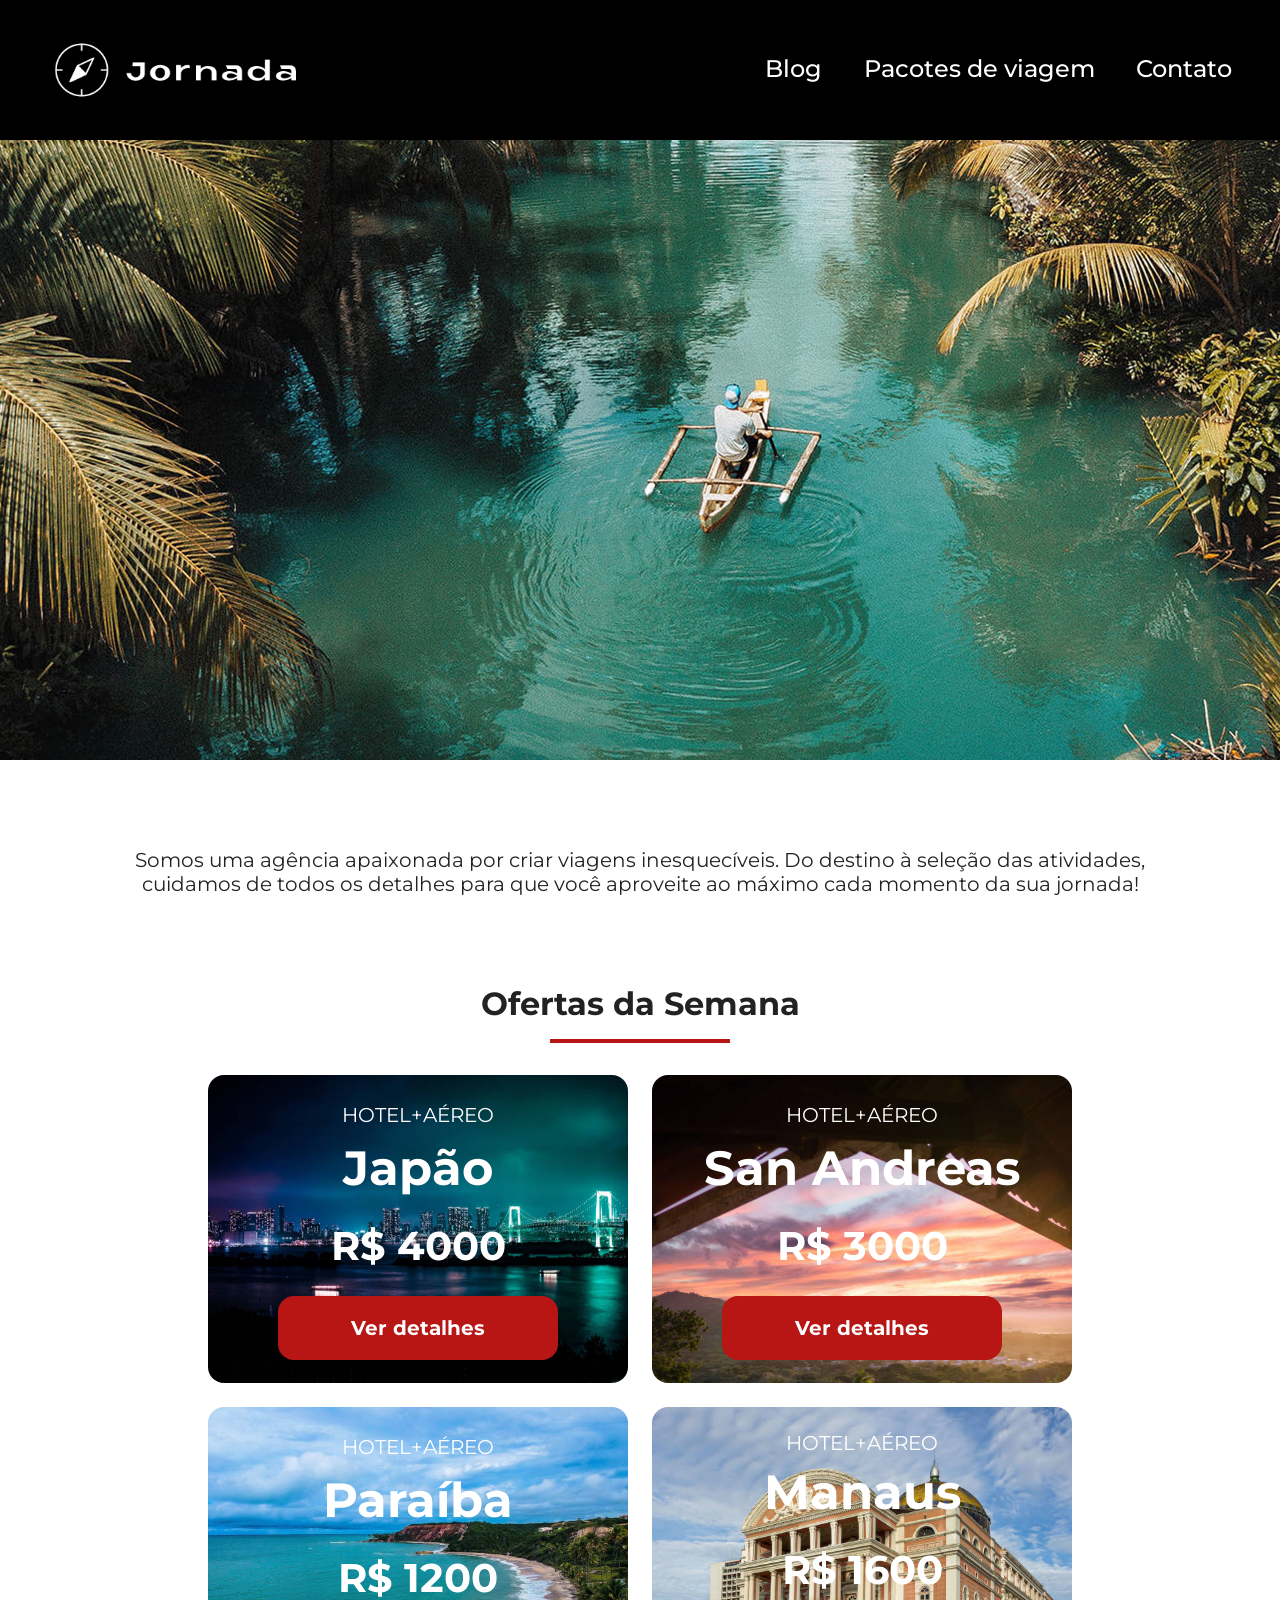
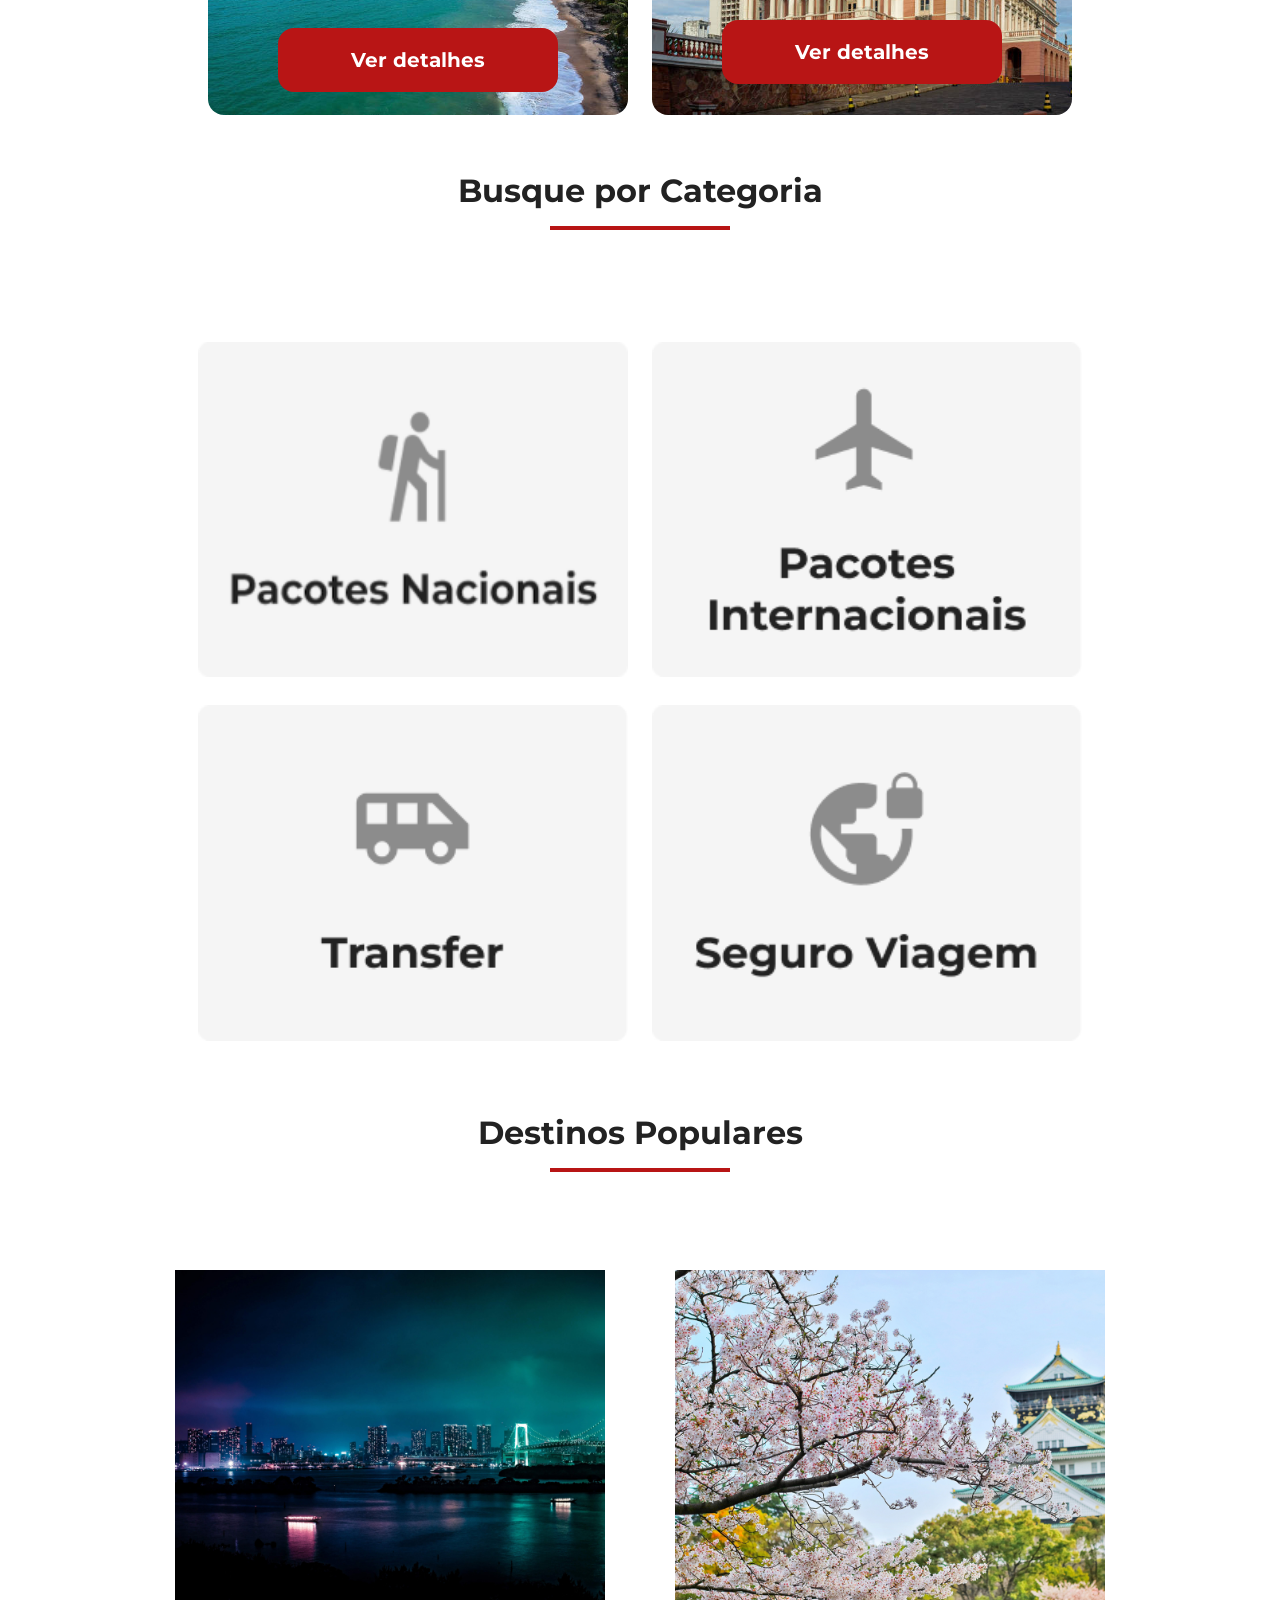
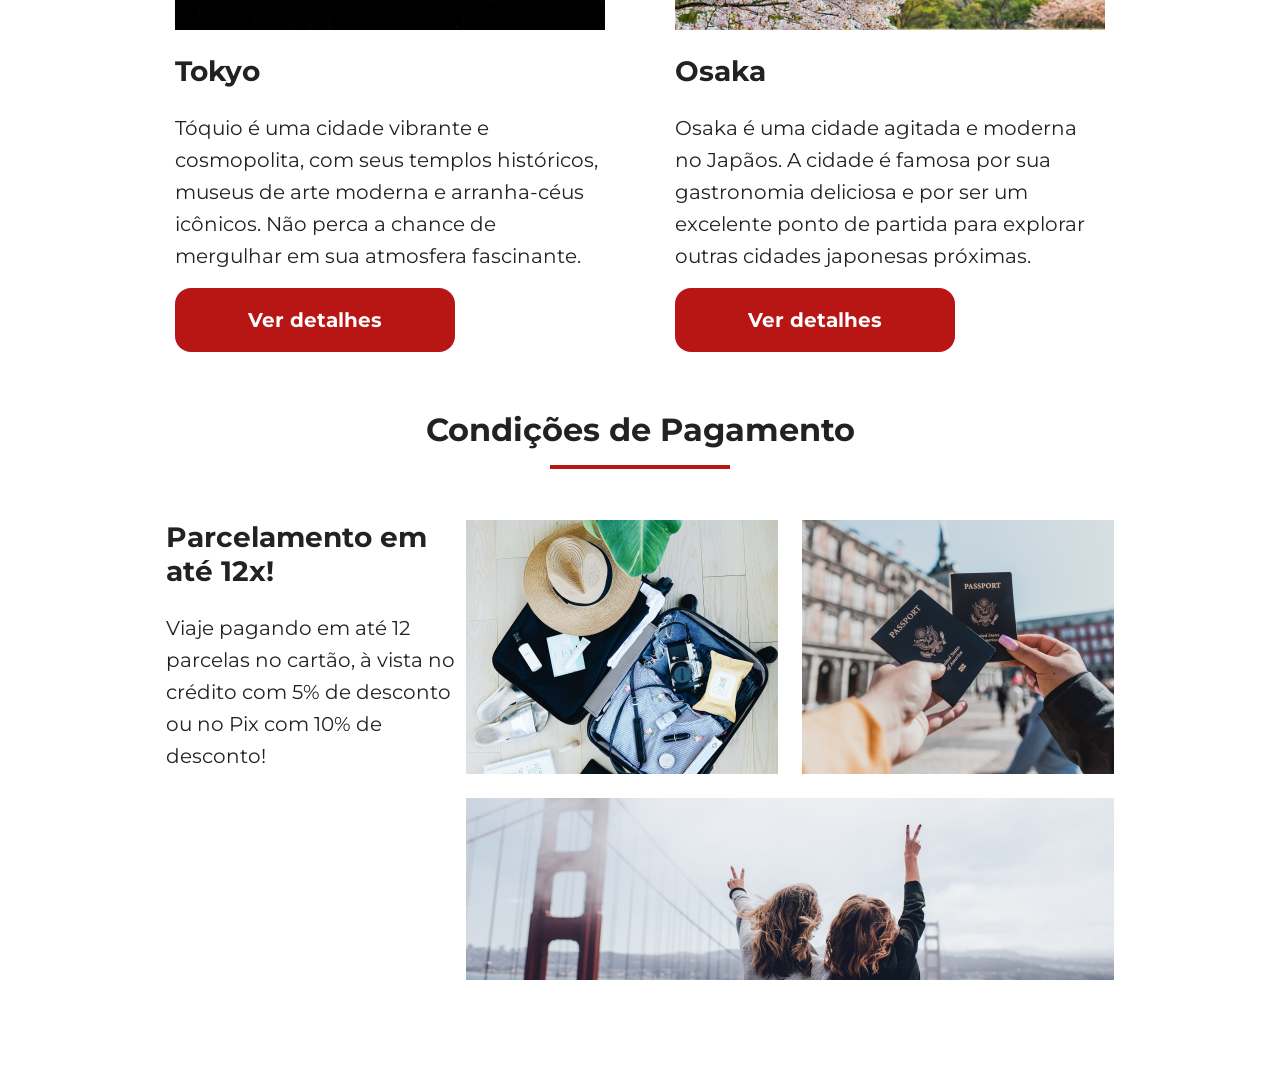
==== index.html @ a77cce22 "Finalizacao payments desktop" ====
<!doctype html>
<html lang="pt-br">
  <head>
    <meta charset="UTF-8" />
    <meta name="viewport" content="width=device-width, initial-scale=1.0" />

    <link rel="stylesheet" href="./css/style.css" />
    <link rel="icon" href="favicon.png" />
    <title>Jornada Viagens</title>
  </head>
  <body>
    <header class="main-header">
      <a href="index.html" class="logo" title="voltar para a pagina inicial">
        <img
          class="img-mobile"
          src="./img/bussola-jornada-branca.png"
          alt="Bussola do logo Jornada Viagens na cor branca"
        />
        <img
          class="img-desktop"
          src="./img/bussola-texto-jornada-branca.svg"
          alt="Bussola do logo Jornada Viagens na cor branca"
        />
      </a>
      <div class="navigation-menu">
        <input type="checkbox" id="menu-toggle" />
        <label for="menu-toggle" class="menu-icon">
          <img src="img/menu.png" alt="menu" />
        </label>
        <nav class="menu">
          <ul class="list-links">
            <li><a href="blog.html" title="Acessar blog">Blog</a></li>
            <li>
              <a href="pacotes.html" title="Acessar pacotes de viagem"
                >Pacotes de viagem</a
              >
            </li>
            <li>
              <a href="contato.hmtl" title="Acessar o contato">Contato</a>
            </li>
          </ul>
        </nav>
      </div>
    </header>
    <section class="hero">
      <div class="hero-img"></div>
      <h2 class="content-title">
        Somos uma agência apaixonada por criar viagens inesquecíveis. Do destino
        à seleção das atividades, cuidamos de todos os detalhes para que você
        aproveite ao máximo cada momento da sua jornada!
      </h2>
    </section>
    <section class="offers">
      <div class="section-title">
        <h2>Ofertas da Semana</h2>
        <hr />
      </div>
    </section>
    <div class="offers-cards">
      <article class="card japao">
        <header>
          <p class="content-text">HOTEL+AÉREO</p>
          <h3 class="content-title">
            Japão <br />
            <span> R$ 4000</span>
          </h3>
        </header>
        <footer>
          <a href="#" class="button">Ver detalhes</a>
        </footer>
      </article>
      <article class="card san-andreas">
        <header>
          <p class="content-text">HOTEL+AÉREO</p>
          <h3 class="content-title">
            San Andreas<br />
            <span>R$ 3000</span>
          </h3>
        </header>
        <footer>
          <a href="#" class="button">Ver detalhes</a>
        </footer>
      </article>
      <article class="card paraiba">
        <header>
          <p class="content-text">HOTEL+AÉREO</p>
          <h3 class="content-title">
            Paraíba <br />
            <span> R$ 1200</span>
          </h3>
        </header>
        <footer>
          <a href="#" class="button">Ver detalhes</a>
        </footer>
      </article>
      <article class="card manaus">
        <header>
          <p>HOTEL+AÉREO</p>
          <h3 class="content-title">
            Manaus <br />
            <span> R$ 1600</span>
          </h3>
        </header>
        <footer>
          <a href="#" class="button">Ver detalhes</a>
        </footer>
      </article>
    </div>

    <section class="categories">
      <div class="section-title">
        <h2 class="content-title">Busque por Categoria</h2>
        <hr />
      </div>
      <div class="categories-cards">
        <div class="pacotes-nacionais">
          <a href="#" target="_blank"
            ><img
              src="/img/categoria-pacotes-nacioais.png"
              alt="Busque pela categoria de pacotes-nacionais"
          /></a>
        </div>
        <div>
          <a href="#" target="_blank"
            ><img
              src="/img/categoria-pacotes-internacionais.png"
              alt="Busque pela categoria de pacotes-internacionais"
          /></a>
        </div>
        <div>
          <a href="#" target="_blank" class="single-line"
            ><img
              src="/img/categoria-pacotes-transfer.png"
              alt="Busque pela categoria de pacotes-transfer"
          /></a>
        </div>
        <div>
          <a href="#" target="_blank" class="single-line"
            ><img
              src="/img/categoria-pacotes-seguro-viagem.png"
              alt="Busque pela categoria de categoria-pacotes-seguro-viagem"
          /></a>
        </div>
      </div>
    </section>
    <section class="popular-destinations">
      <div class="section-title">
        <h2 class="content-title">Destinos Populares</h2>
        <hr />
      </div>
      <div class="destinations-items">
        <div class="destination-cards">
          <artticle class="item">
            <header>
              <div class="img-item img-tokyo"></div>
              <h4 class="content-title">Tokyo</h4>
            </header>
            <p class="content-text">
              Tóquio é uma cidade vibrante e cosmopolita, com seus templos
              históricos, museus de arte moderna e arranha-céus icônicos. Não
              perca a chance de mergulhar em sua atmosfera fascinante.
            </p>
            <footer>
              <a
                href="#"
                class="button"
                target="_blank"
                alt="Ver detalhes sobre o destino popular de Tokyo"
                >Ver detalhes</a
              >
            </footer>
          </artticle>
          <artticle class="item">
            <header>
              <div class="img-item img-osaka"></div>
              <h4 class="content-title">Osaka</h4>
            </header>
            <p class="content-text">
              Osaka é uma cidade agitada e moderna no Japãos. A cidade é famosa
              por sua gastronomia deliciosa e por ser um excelente ponto de
              partida para explorar outras cidades japonesas próximas.
            </p>
            <footer>
              <a
                href="#"
                target="_blank"
                alt="Ver detalhes sobre o destino popular de Osakas"
                class="button"
                >Ver detalhes</a
              >
            </footer>
          </artticle>
        </div>
      </div>
    </section>
    <section class="payments">
      <div class="main-container-payment">
        <div class="section-title">
          <h2 class="content-title">Condições de Pagamento</h2>
          <hr />
        </div>
        <br />
        <div class="container-payment">
          <div class="payment-text-area">
            <h3 class="content-title">Parcelamento em até 12x!</h3>
            <p class="content-text">
              Viaje pagando em até 12 parcelas no cartão, à vista no crédito com
              5% de desconto ou no Pix com 10% de desconto!
            </p>
          </div>
          <div class="image-gallery">
            <div class="image-bag"></div>
            <div class="image-passport"></div>
            <div class="image-people"></div>
          </div>
        </div>
      </div>
    </section>
    <section class="container-depoiments"></section>
    <footer></footer>
  </body>
</html>
---- css/style.css ----
@import url(global.css);
@import url(header.css);
@import url(hero.css);
@import url(offers.css);
@import url(categories.css);
@import url(destinations.css);
@import url(payments.css);
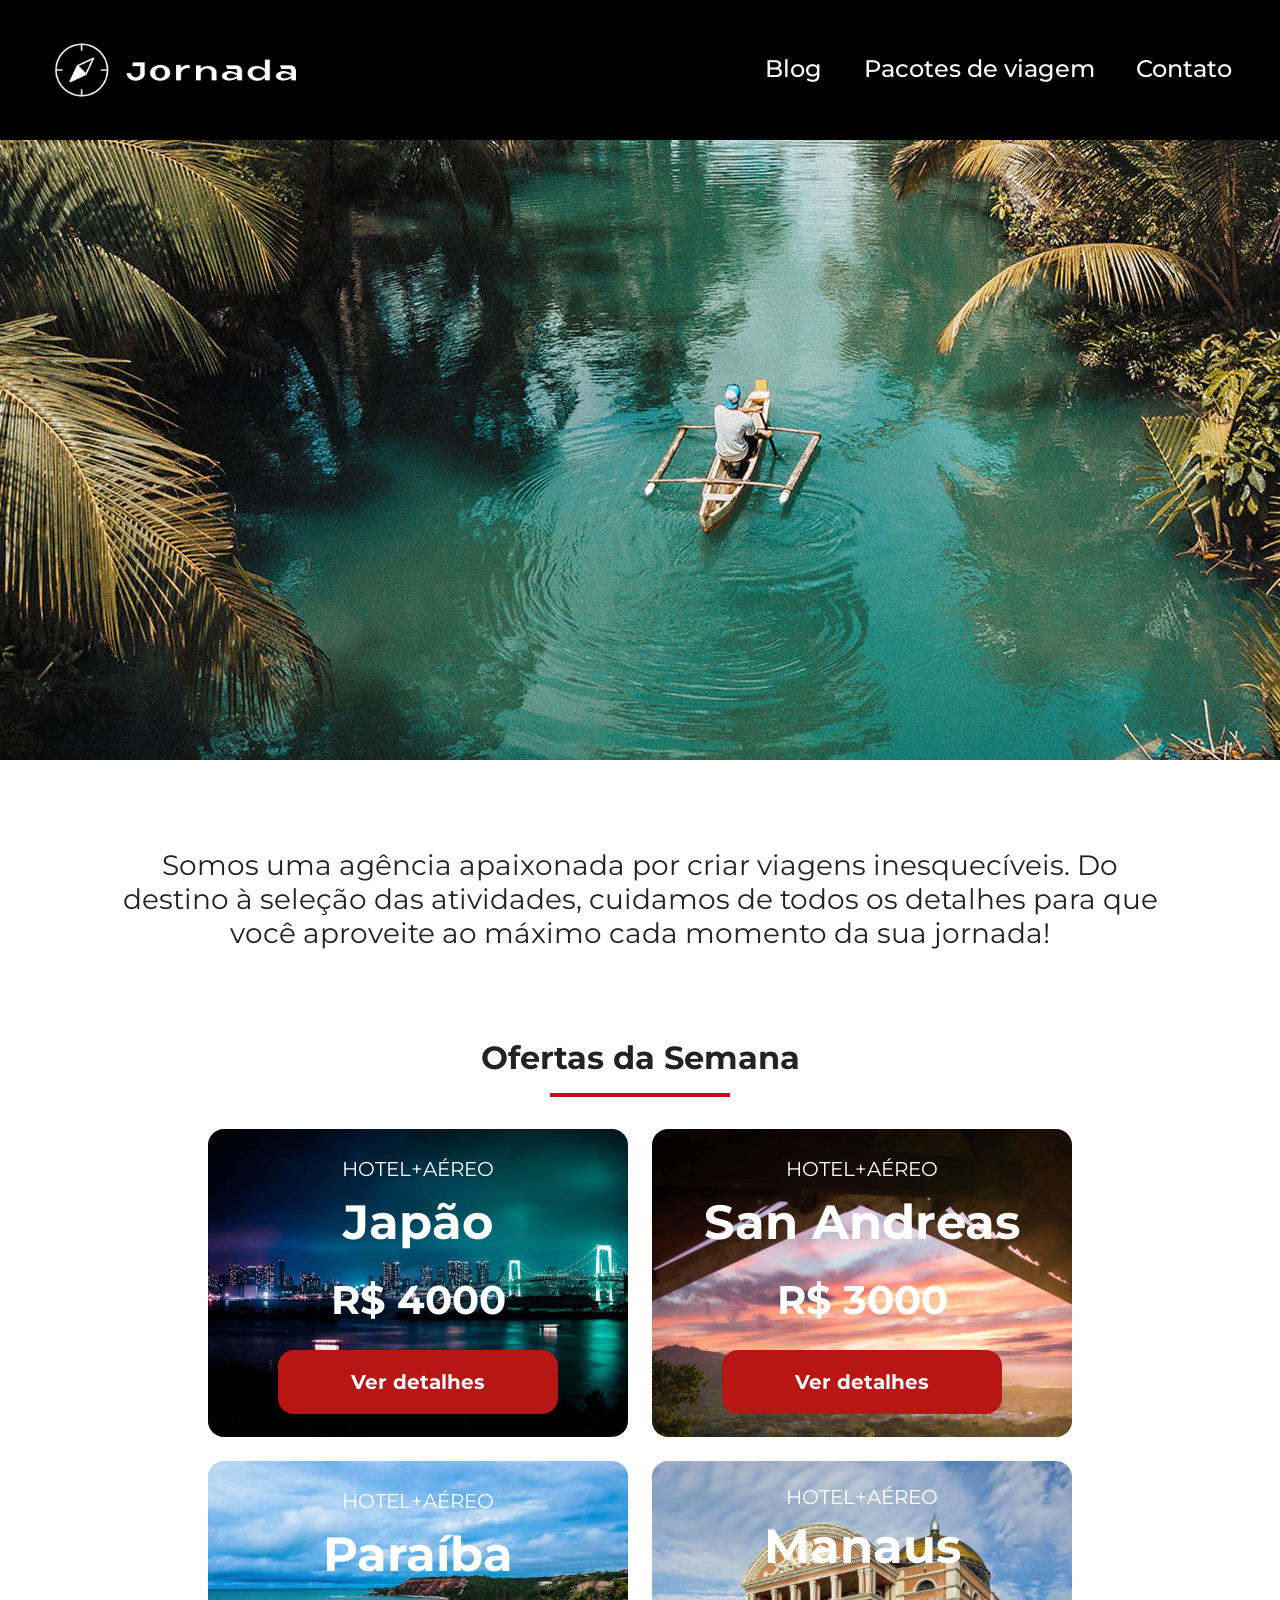
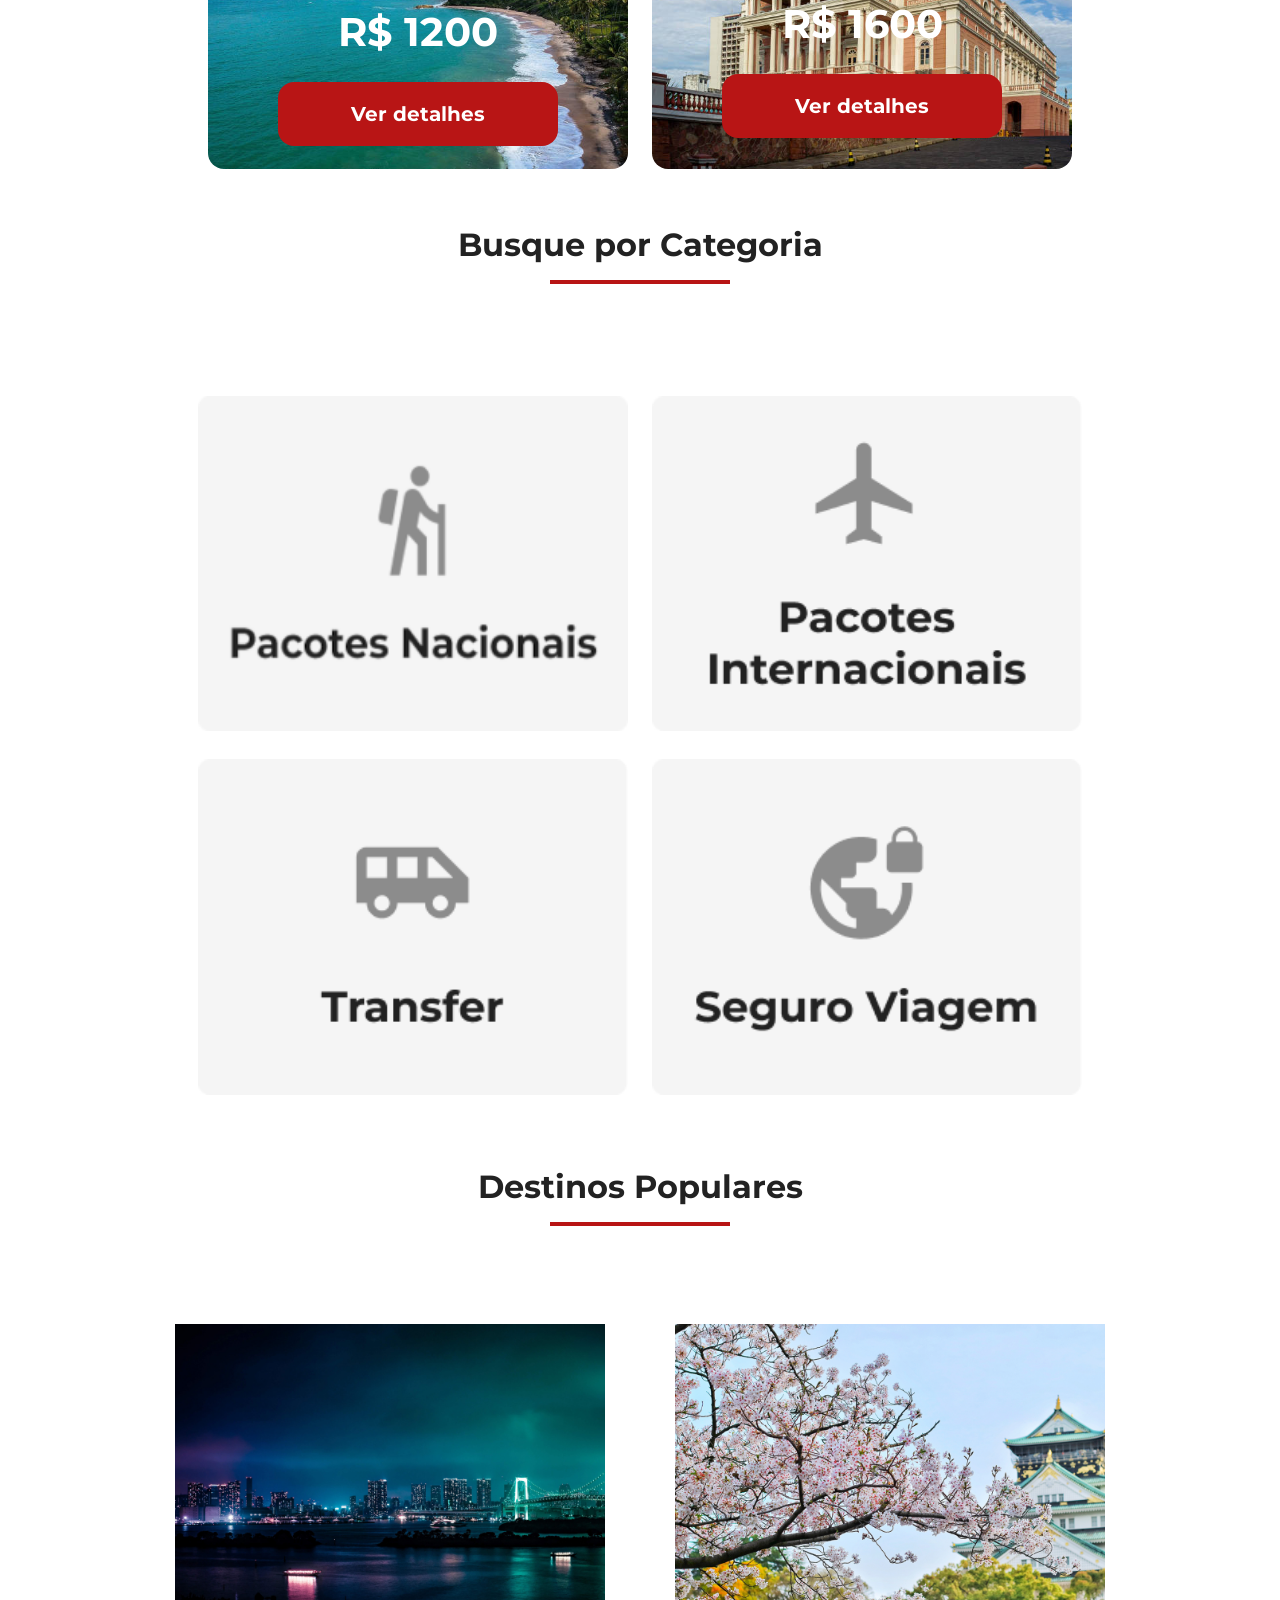
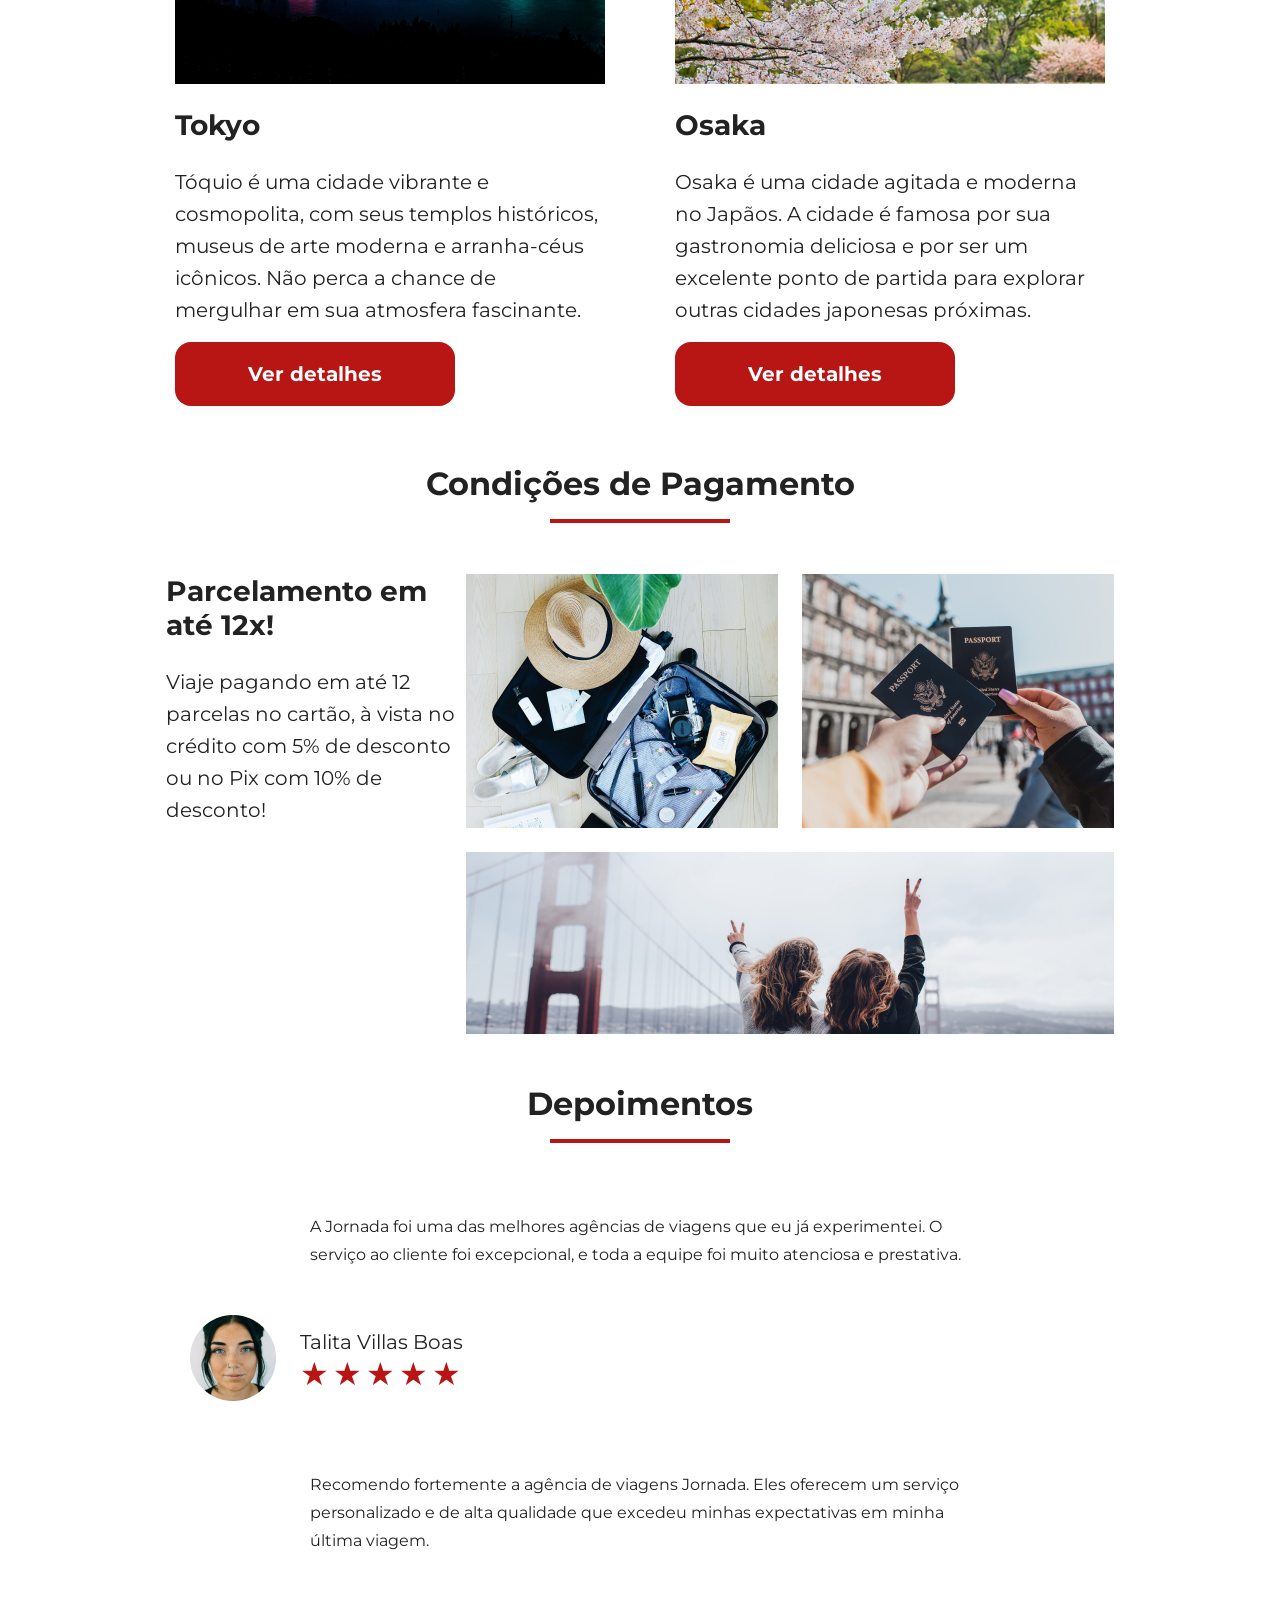
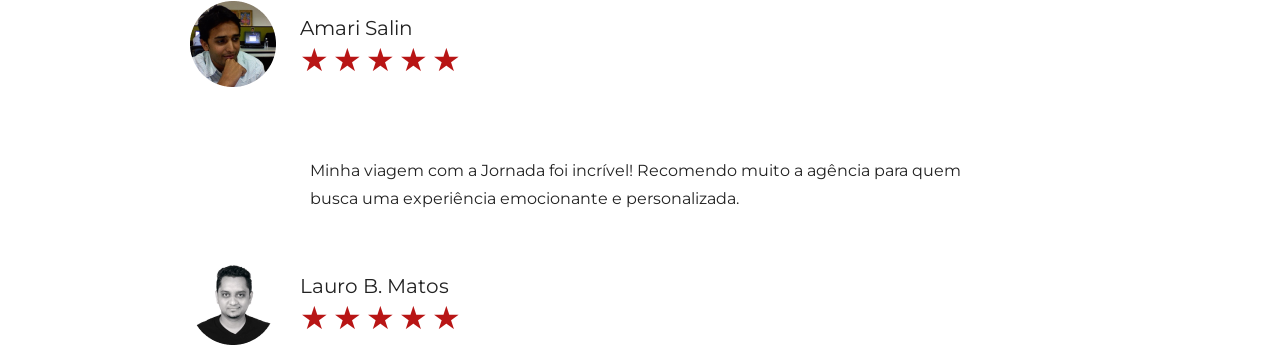
==== commit cf9bea9d: "Adiciona o estilo aos comentarios no mobile" ====
--- a/index.html
+++ b/index.html
@@ -216,7 +216,88 @@
         </div>
       </div>
     </section>
-    <section class="container-depoiments"></section>
+    <section class="testimonials">
+      <div class="testimonials-title section-title">
+        <h2>Depoimentos</h2>
+        <hr />
+      </div>
+      <div class="testimonials-container">
+        <article>
+          <header>
+            <p>
+              A Jornada foi uma das melhores agências de viagens que eu já
+              experimentei. O serviço ao cliente foi excepcional, e toda a
+              equipe foi muito atenciosa e prestativa.
+            </p>
+          </header>
+          <footer>
+            <img
+              src="/img/avatar-talita.png"
+              alt="Imagem de perfil da cliente Talita Villas Boas"
+            />
+            <div class="profile-content">
+              <h4>Talita Villas Boas</h4>
+              <div class="rating">
+                <span class="star">★</span>
+                <span class="star">★</span>
+                <span class="star">★</span>
+                <span class="star">★</span>
+                <span class="star">★</span>
+              </div>
+            </div>
+          </footer>
+        </article>
+        <article>
+          <header>
+            <p>
+              Recomendo fortemente a agência de viagens Jornada. Eles oferecem
+              um serviço personalizado e de alta qualidade que excedeu minhas
+              expectativas em minha última viagem.
+            </p>
+          </header>
+          <footer>
+            <img
+              src="/img/avatar-amari.png"
+              alt="Imagem de perfil da cliente Amari Salin"
+            />
+            <div class="profile-content">
+              <h4>Amari Salin</h4>
+              <div class="rating">
+                <span class="star">★</span>
+                <span class="star">★</span>
+                <span class="star">★</span>
+                <span class="star">★</span>
+                <span class="star">★</span>
+              </div>
+            </div>
+          </footer>
+        </article>
+        <article>
+          <header>
+            <p>
+              Minha viagem com a Jornada foi incrível! Recomendo muito a agência
+              para quem busca uma experiência emocionante e personalizada.
+            </p>
+          </header>
+          <footer>
+            <img
+              src="/img/avatar-lauro.png"
+              alt="Imagem de perfil da cliente Lauro B. Matos"
+            />
+            <div class="profile-content">
+              <h4>Lauro B. Matos</h4>
+              <div class="rating">
+                <span class="star">★</span>
+                <span class="star">★</span>
+                <span class="star">★</span>
+                <span class="star">★</span>
+                <span class="star">★</span>
+              </div>
+            </div>
+          </footer>
+        </article>
+      </div>
+    </section>
     <footer></footer>
   </body>
 </html>
--- a/css/style.css
+++ b/css/style.css
@@ -5,3 +5,5 @@
 @import url(categories.css);
 @import url(destinations.css);
 @import url(payments.css);
+@import url(blog.css);
+@import url(testimonials.css);
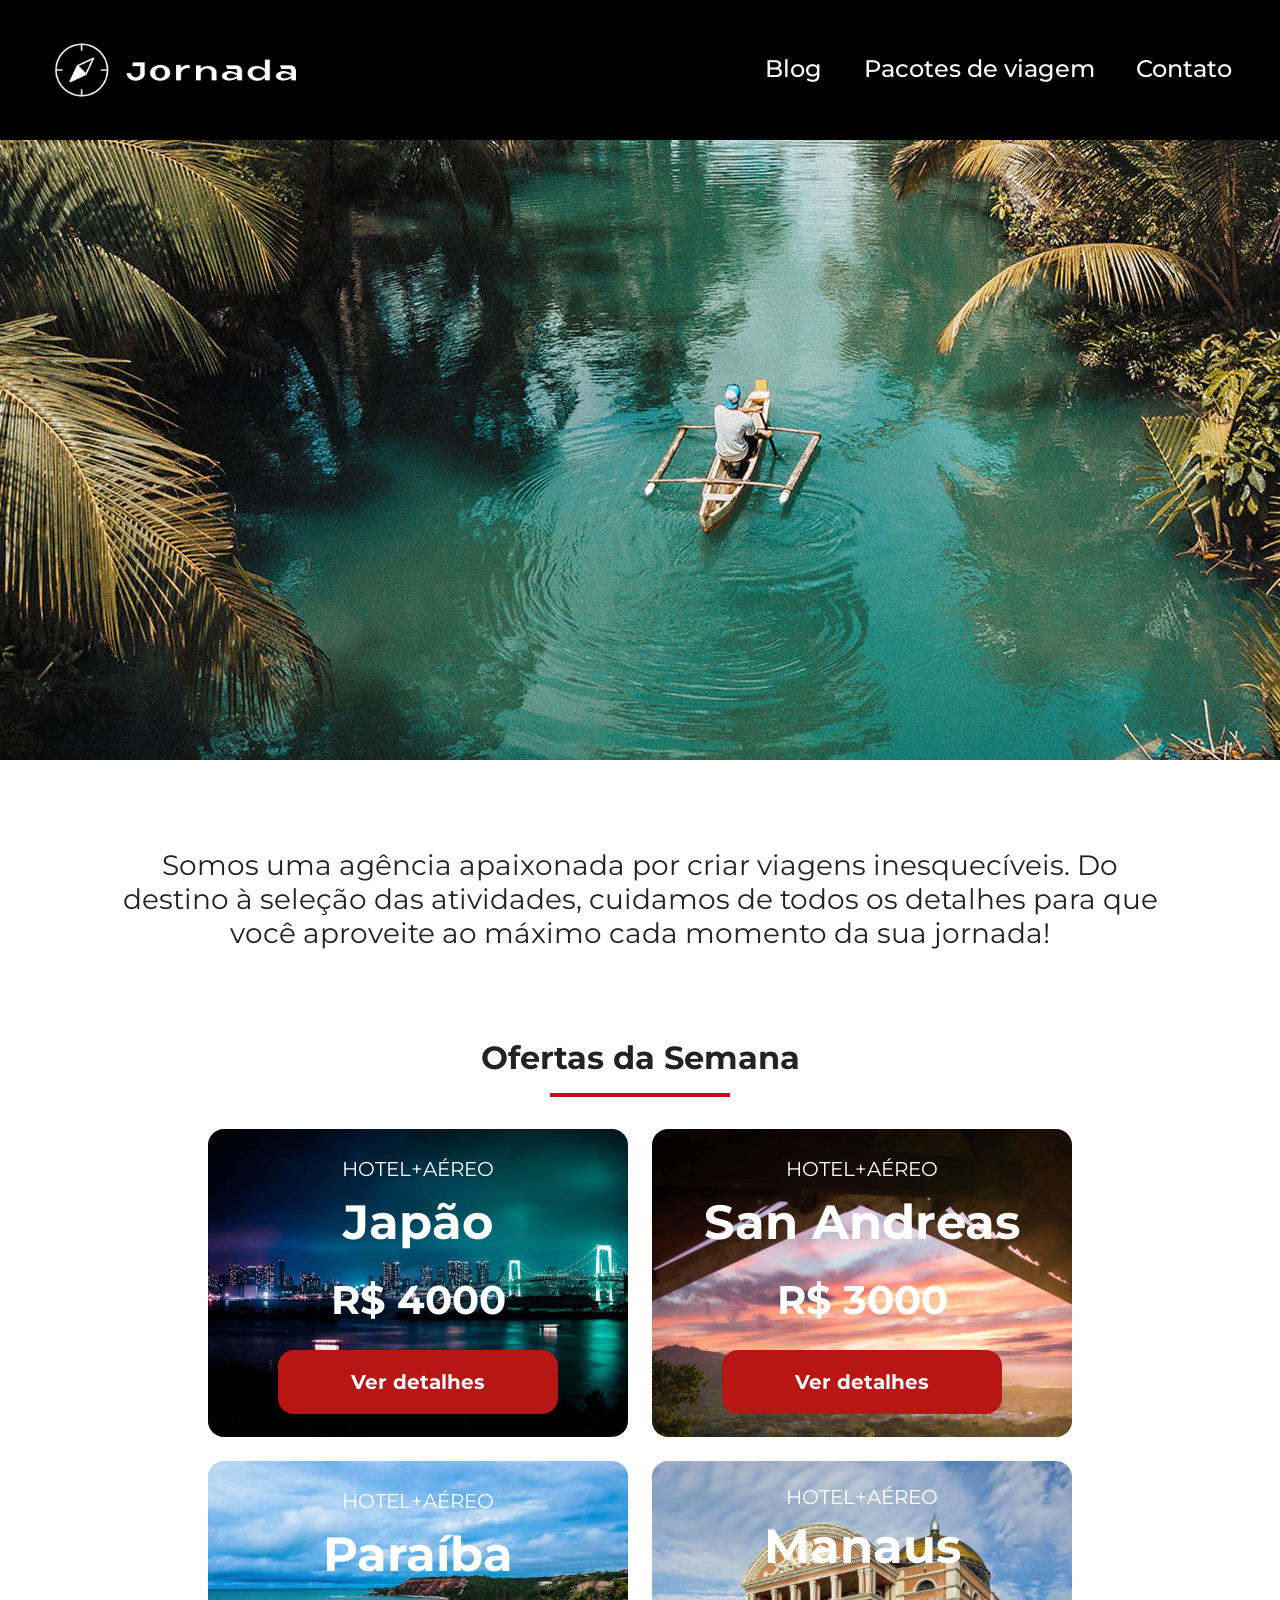
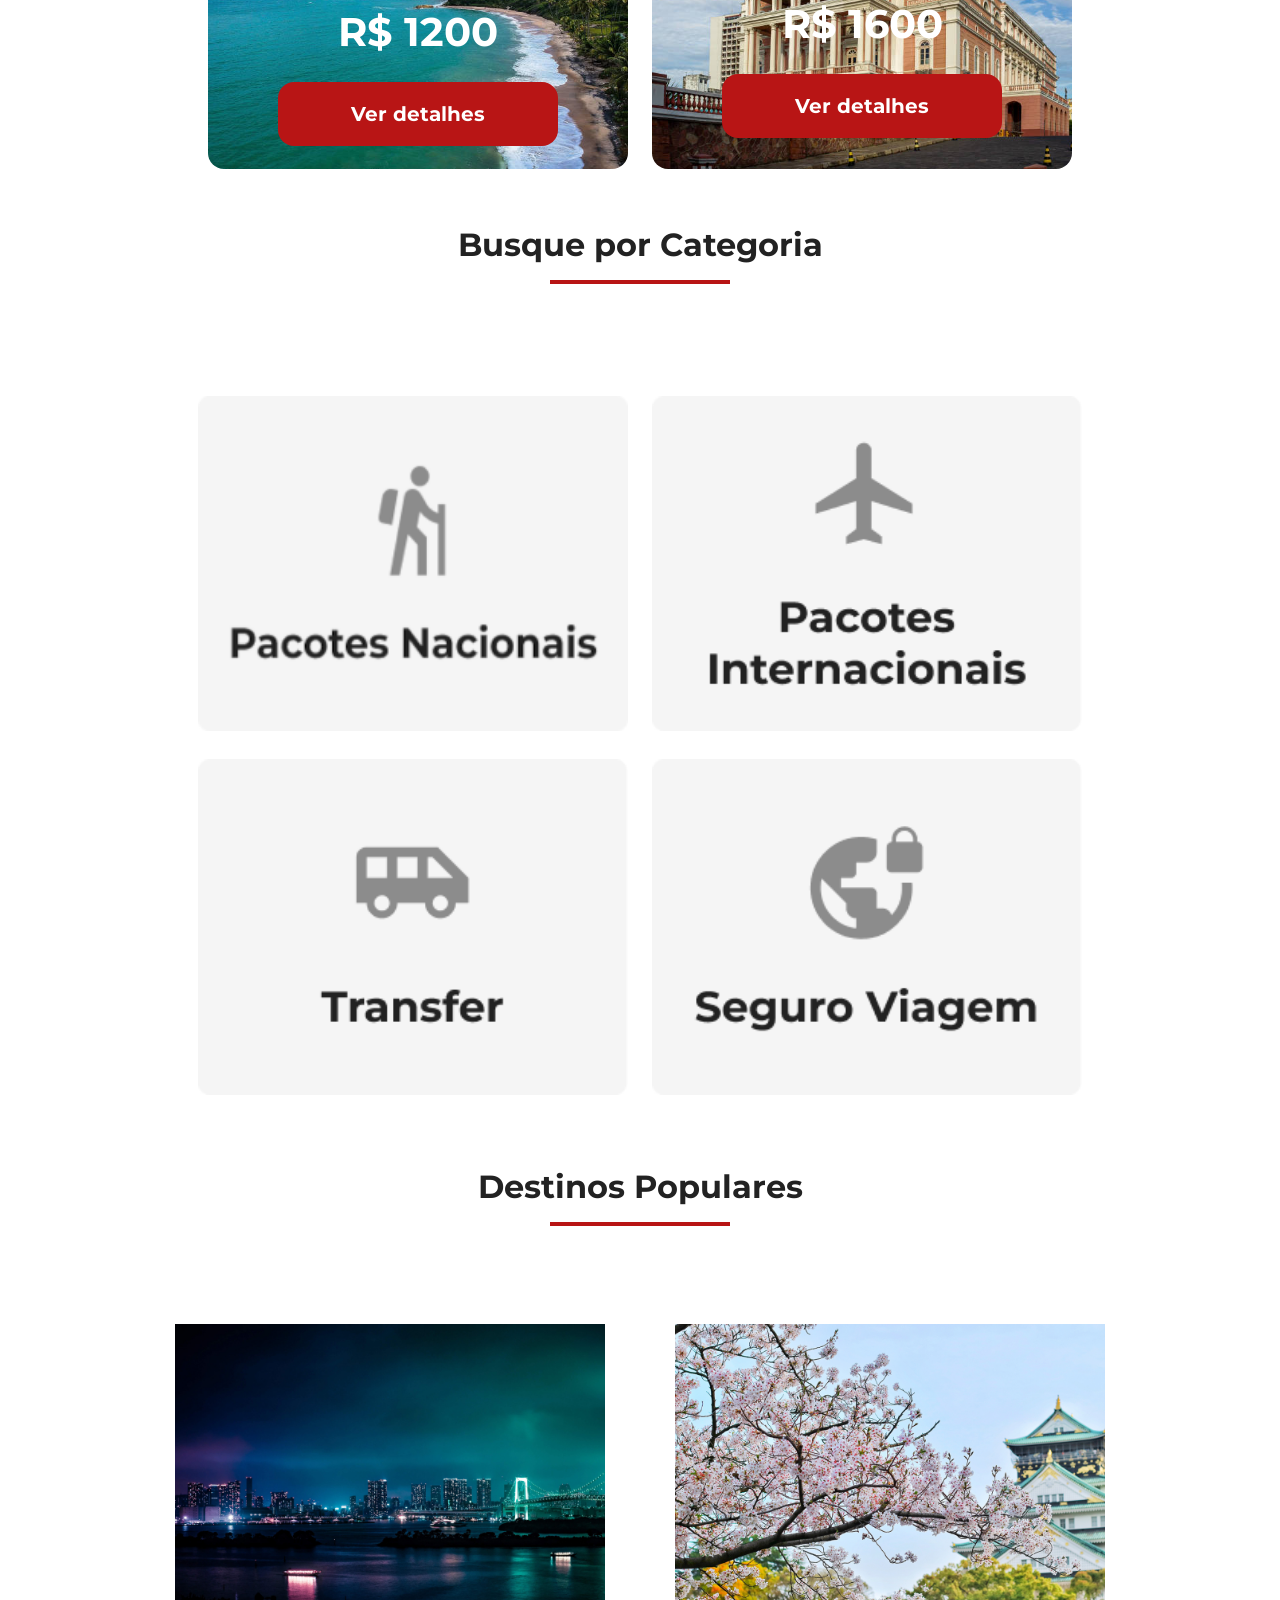
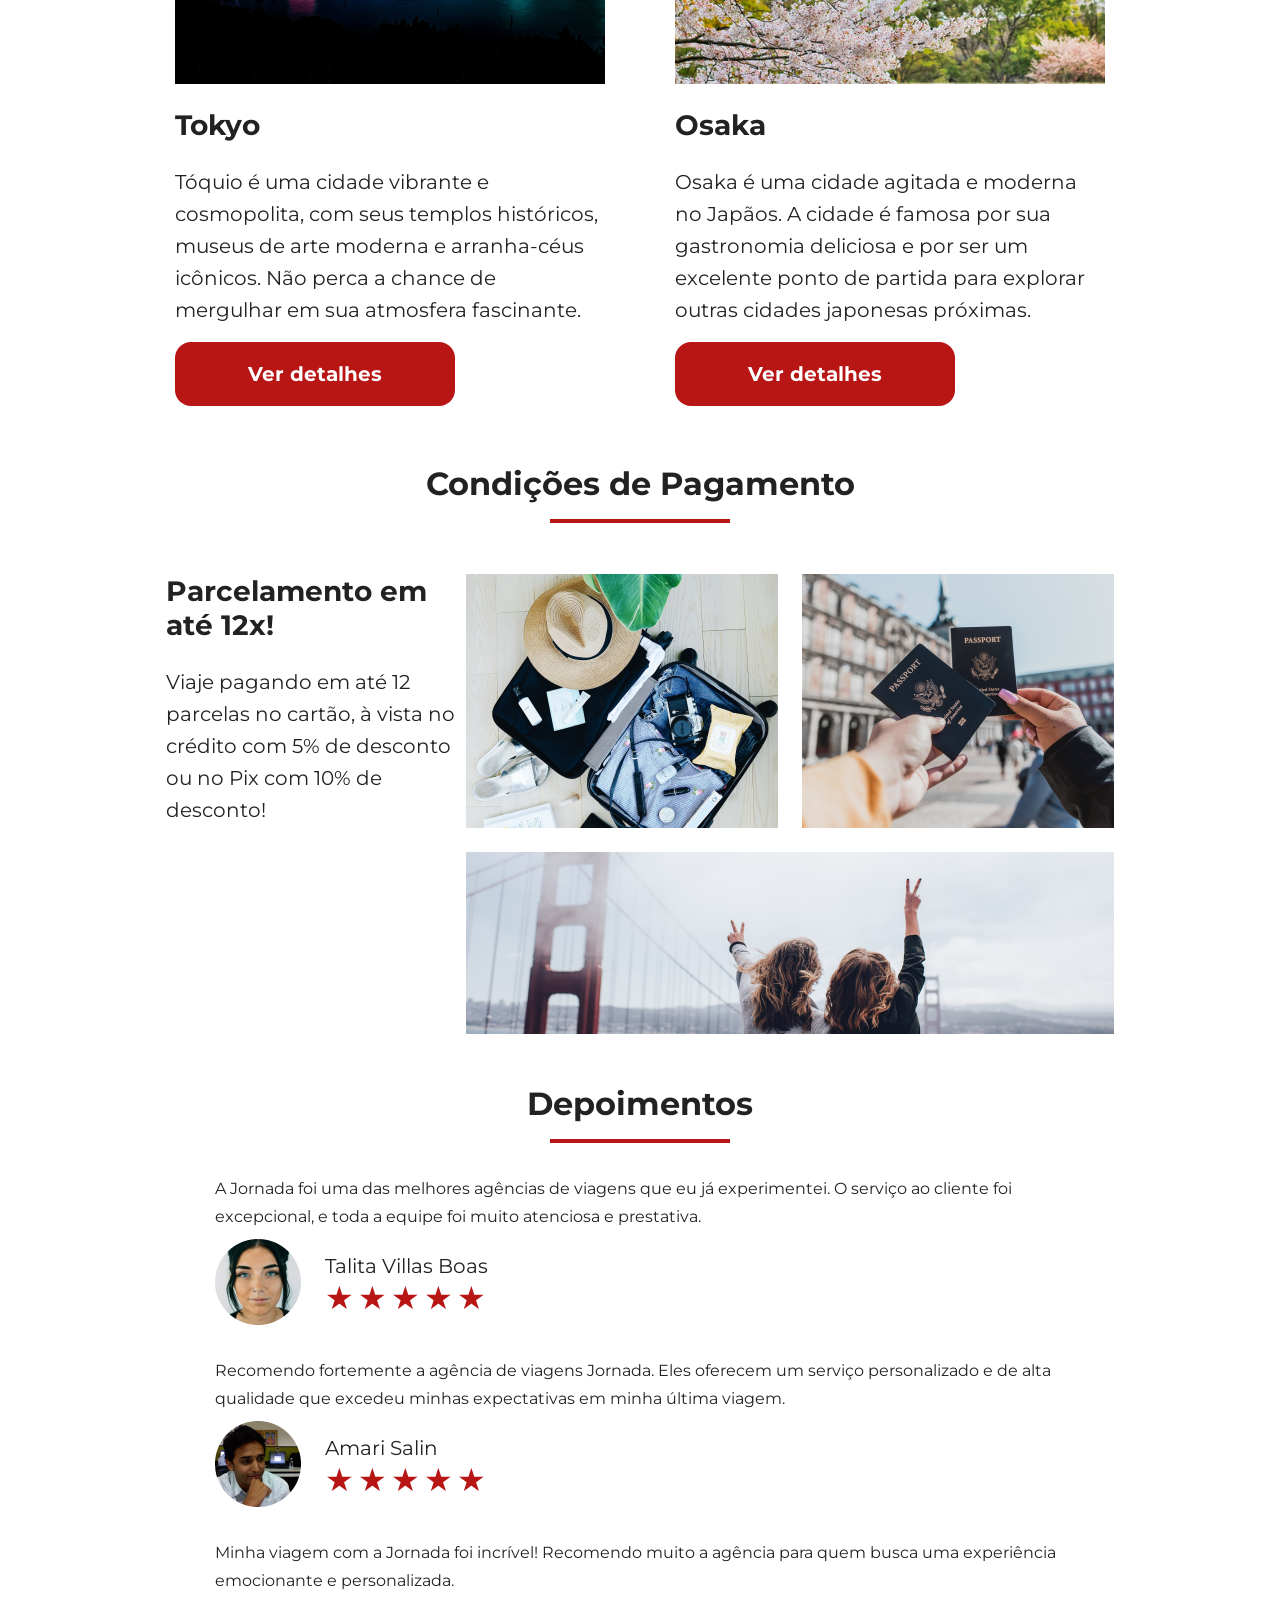
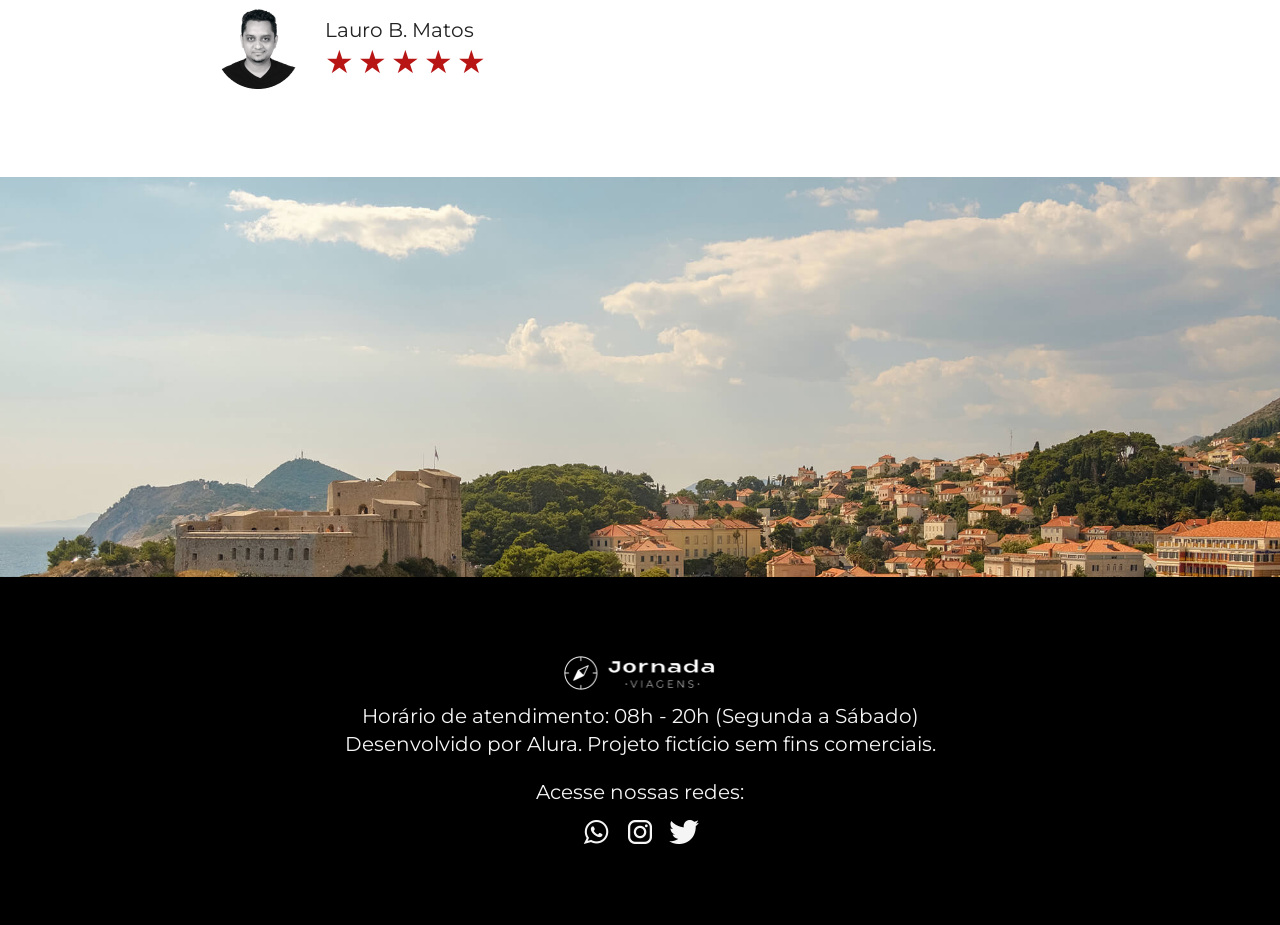
==== commit c41cb069: "Adiciona um footer a pagina" ====
--- a/index.html
+++ b/index.html
@@ -298,6 +298,42 @@
         </article>
       </div>
     </section>
-    <footer></footer>
+    <div class="hero-footer"></div>
+    <footer>
+      <div class="container-footer">
+        <div>
+          <img
+            class="logo-footer"
+            src="/img/logo-jornada-footer.png"
+            alt="Logo Jornada Viagens do footer"
+          />
+          <p>Horário de atendimento: 08h - 20h (Segunda a Sábado)</p>
+          <p>Desenvolvido por Alura. Projeto fictício sem fins comerciais.</p>
+        </div>
+        <div class="footer-redes-container">
+          <div class="footer-paragraph"><p>Acesse nossas redes:</p></div>
+          <div class="footer-redes">
+            <a href=""
+              ><img
+                class="footer-redes-icon"
+                src="/img/icon-whatsapp.png"
+                alt="icone do whatsapp"
+              />
+            </a>
+            <a href=""
+              ><img
+                class="footer-redes-icon"
+                src="/img/icon-instragam.png"
+                alt="icone do instagram" /></a
+            ><a href=""
+              ><img
+                class="footer-redes-icon"
+                src="img/icon-twitter.png"
+                alt="icone do twitter"
+            /></a>
+          </div>
+        </div>
+      </div>
+    </footer>
   </body>
 </html>
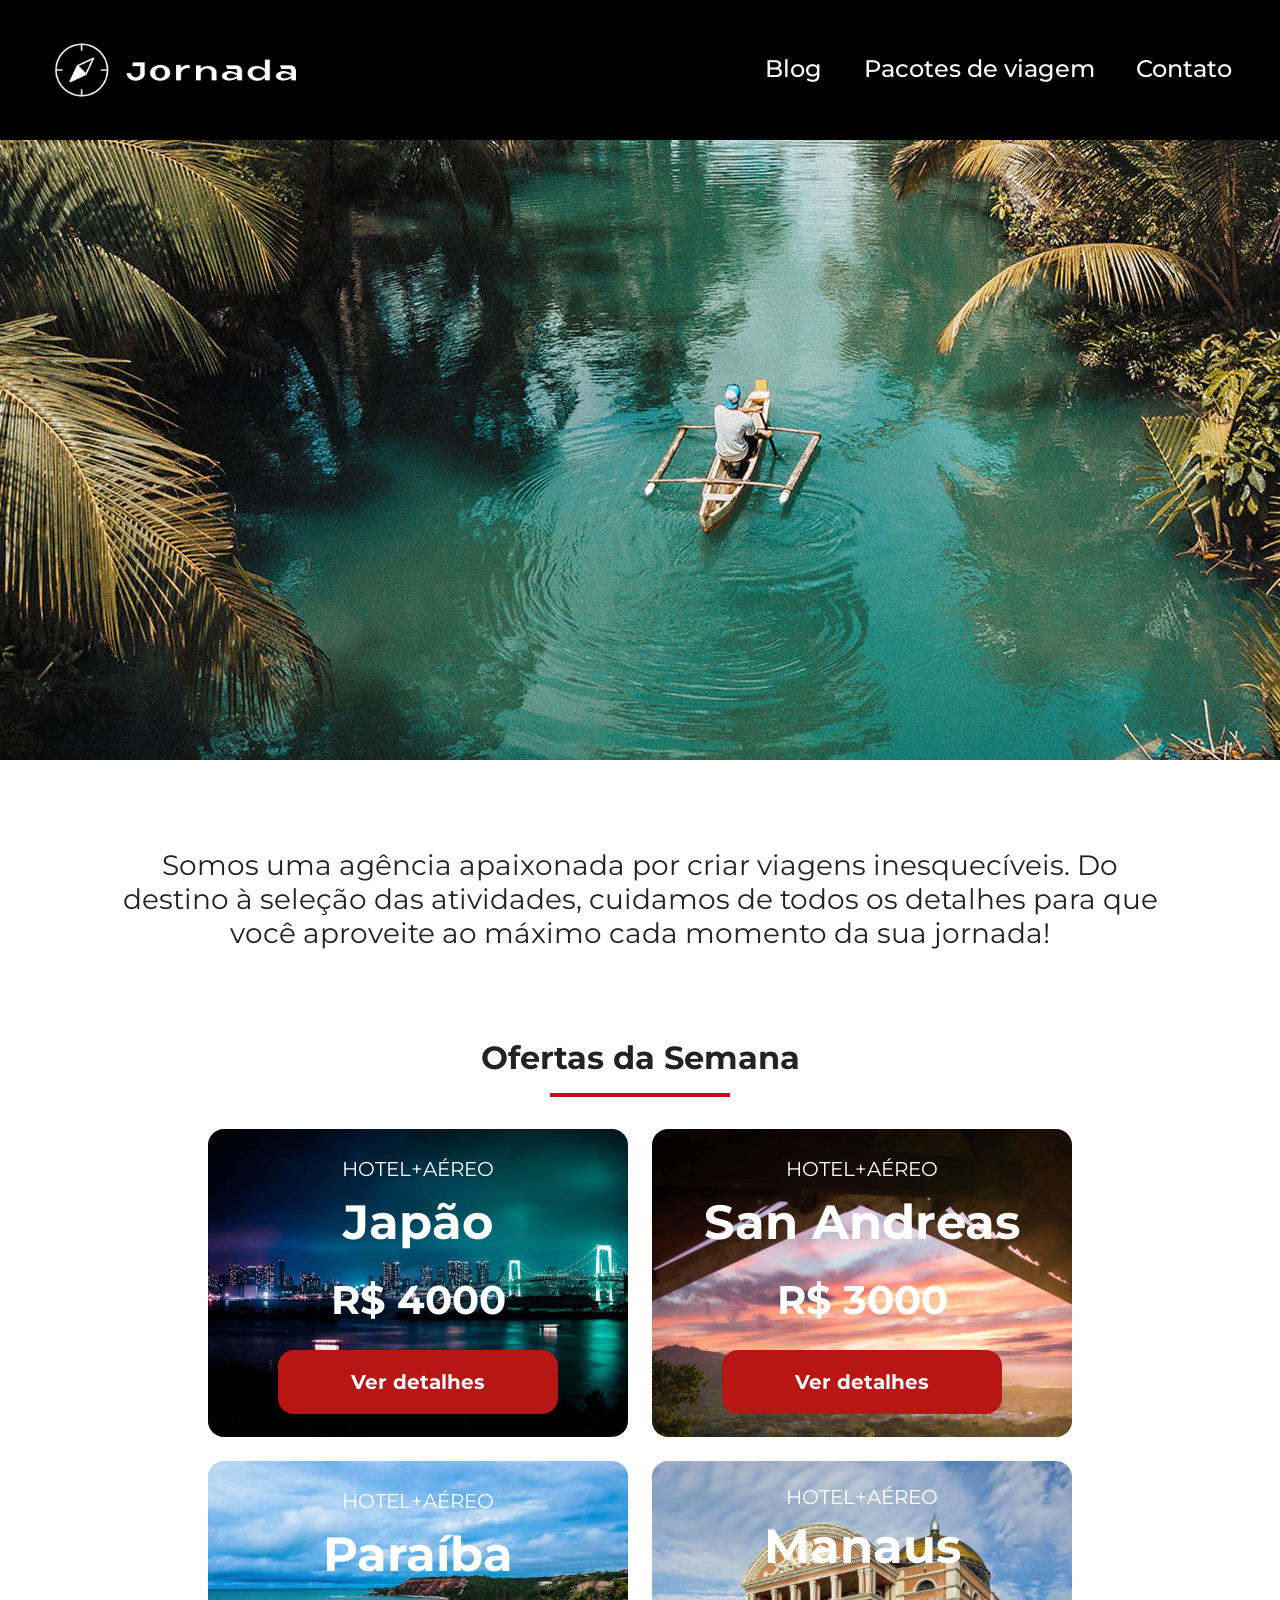
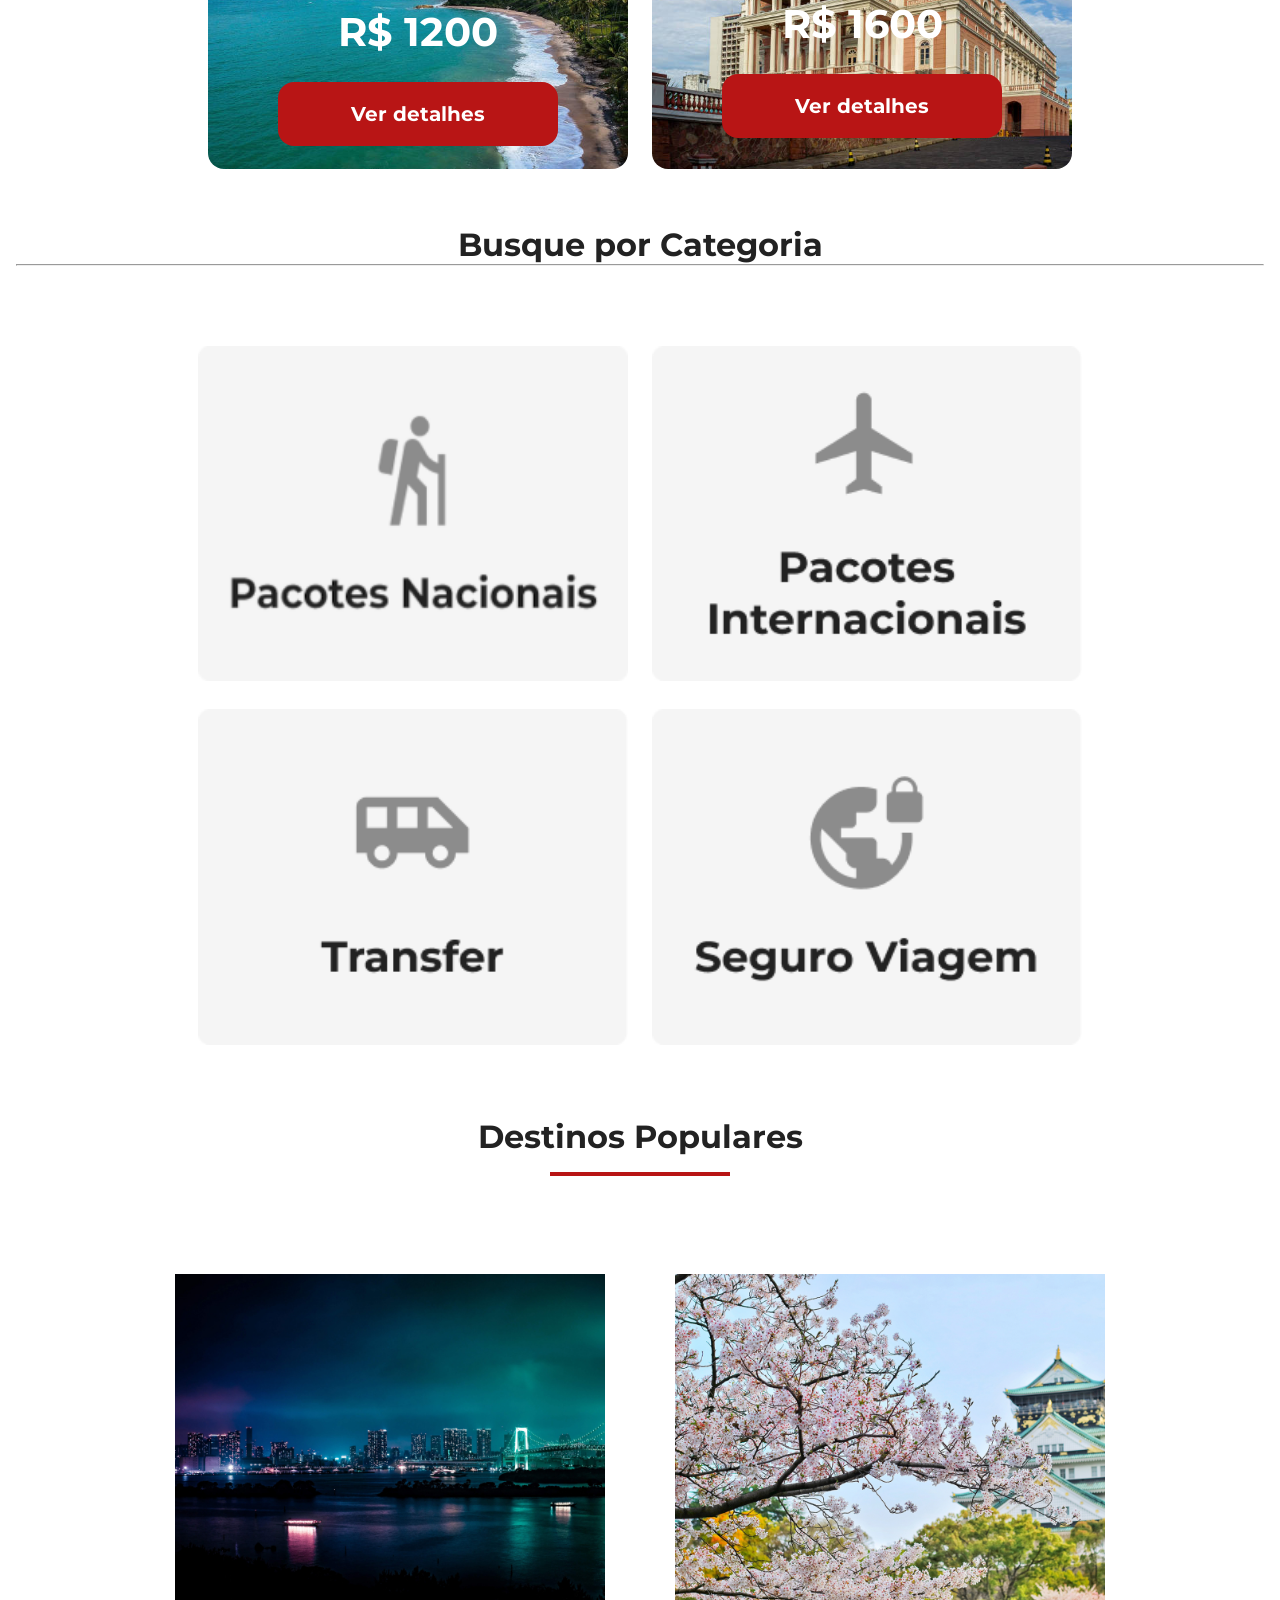
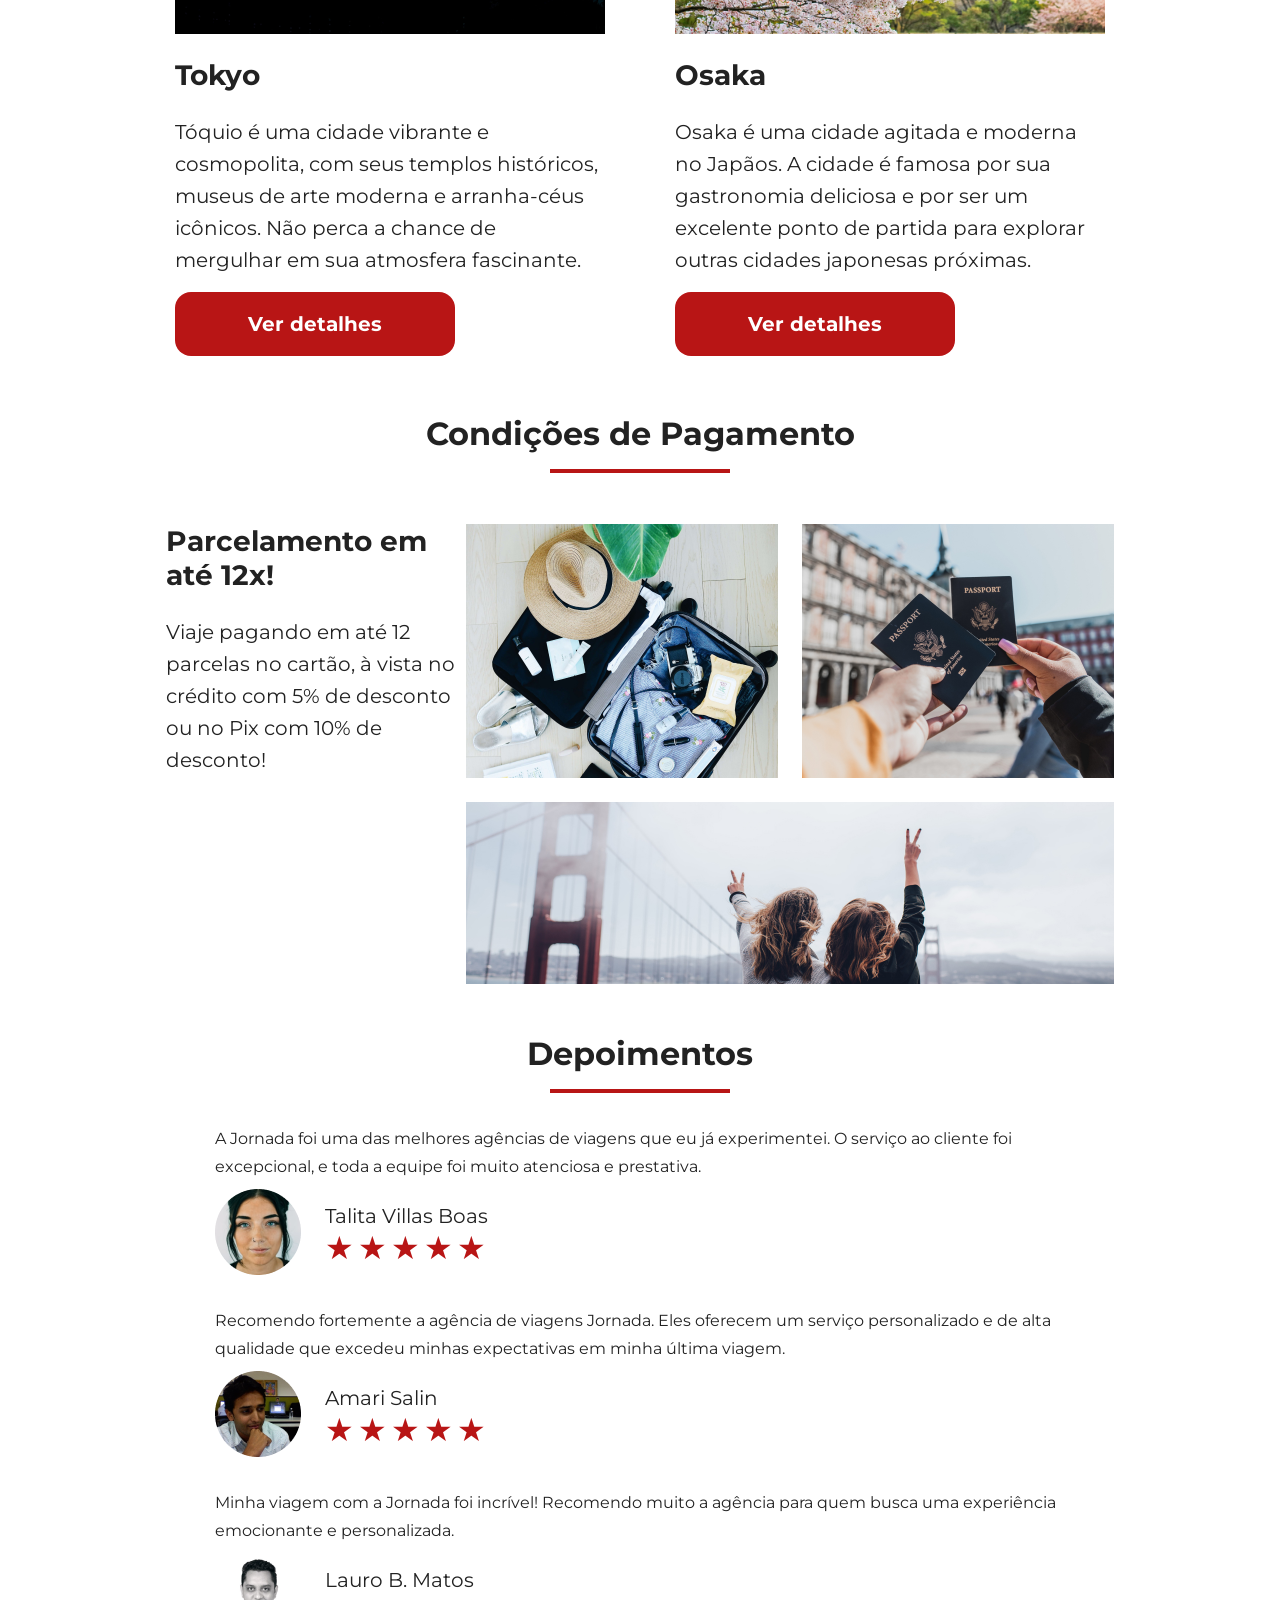
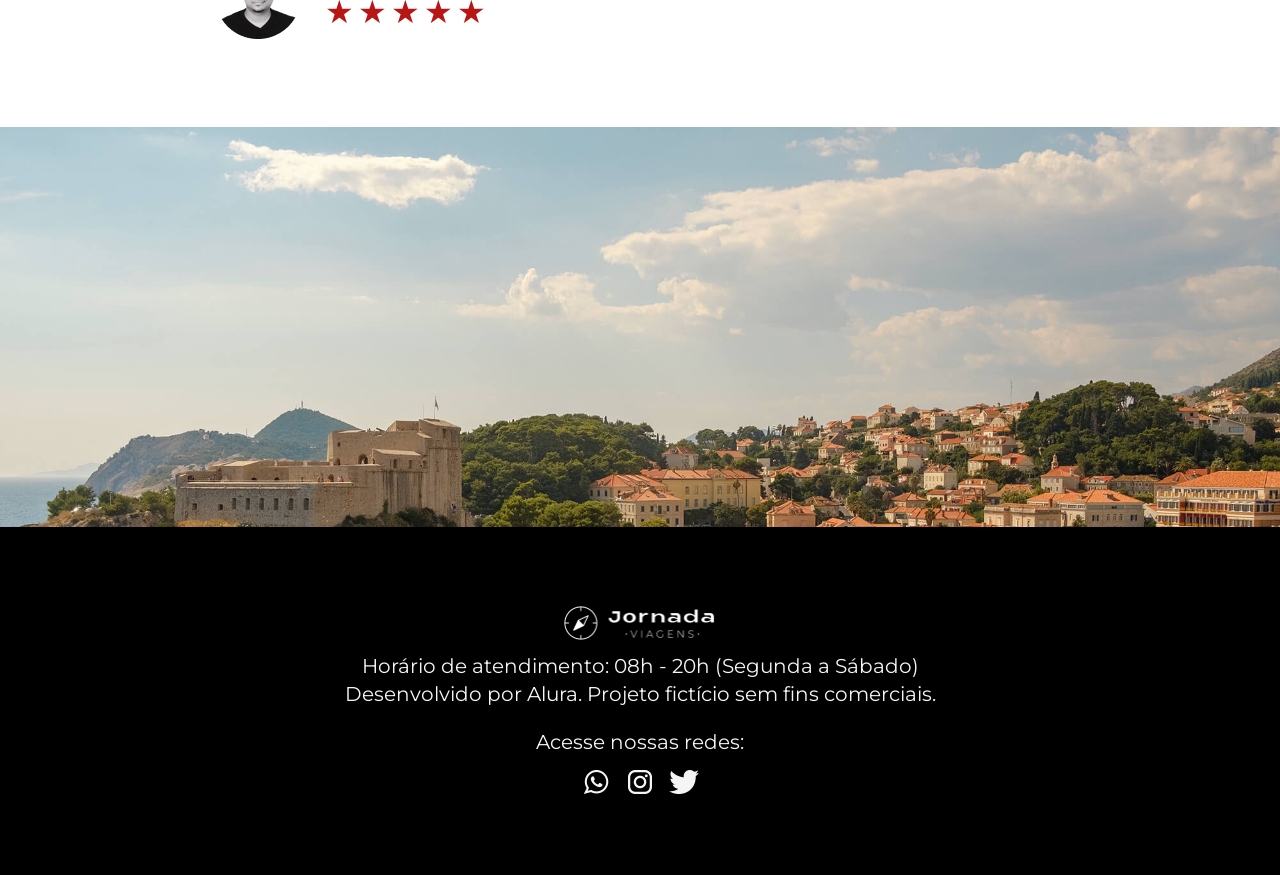
==== commit df2dac98: "Hero da pagina de pacotes mobile" ====
--- a/index.html
+++ b/index.html
@@ -6,6 +6,26 @@
 
     <link rel="stylesheet" href="./css/style.css" />
     <link rel="icon" href="favicon.png" />
+
+    <meta
+      name="description"
+      content="Jornada Viagens, uma agência apaixonada por criar viagens inesquecíveis."
+    />
+    <meta name="og:title" content="Jornada Viagens" />
+    <meta
+      name="og:description"
+      content="Jornada Viagens, uma agência apaixonada por criar viagens inesquecíveis."
+    />
+    <meta
+      name="og:image"
+      content="https://heyfernandaah.github.io/jornada-viagens/img/logo-jornada-footer.png"
+    />
+    <meta name="og:type" content="website" />
+    <meta
+      name="og:url"
+      content="https://heyfernandaah.github.io/jornada-viagens/"
+    />
+
     <title>Jornada Viagens</title>
   </head>
   <body>
@@ -53,7 +73,7 @@
     <section class="offers">
       <div class="section-title">
         <h2>Ofertas da Semana</h2>
-        <hr />
+        <hr class="divisor" />
       </div>
     </section>
     <div class="offers-cards">
@@ -146,14 +166,14 @@
     <section class="popular-destinations">
       <div class="section-title">
         <h2 class="content-title">Destinos Populares</h2>
-        <hr />
+        <hr class="divisor" />
       </div>
       <div class="destinations-items">
         <div class="destination-cards">
           <artticle class="item">
             <header>
               <div class="img-item img-tokyo"></div>
-              <h4 class="content-title">Tokyo</h4>
+              <h3 class="content-title">Tokyo</h3>
             </header>
             <p class="content-text">
               Tóquio é uma cidade vibrante e cosmopolita, com seus templos
@@ -173,7 +193,7 @@
           <artticle class="item">
             <header>
               <div class="img-item img-osaka"></div>
-              <h4 class="content-title">Osaka</h4>
+              <h3 class="content-title">Osaka</h3>
             </header>
             <p class="content-text">
               Osaka é uma cidade agitada e moderna no Japãos. A cidade é famosa
@@ -197,7 +217,7 @@
       <div class="main-container-payment">
         <div class="section-title">
           <h2 class="content-title">Condições de Pagamento</h2>
-          <hr />
+          <hr class="divisor" />
         </div>
         <br />
         <div class="container-payment">
@@ -219,7 +239,7 @@
     <section class="testimonials">
       <div class="testimonials-title section-title">
         <h2>Depoimentos</h2>
-        <hr />
+        <hr class="divisor" />
       </div>
       <div class="testimonials-container">
         <article>
@@ -318,18 +338,21 @@
                 class="footer-redes-icon"
                 src="/img/icon-whatsapp.png"
                 alt="icone do whatsapp"
+                title="Acesse o nosso Whatsapp"
               />
             </a>
             <a href=""
               ><img
                 class="footer-redes-icon"
                 src="/img/icon-instragam.png"
-                alt="icone do instagram" /></a
+                alt="icone do instagram"
+                title="Acesse o nosso Instagram" /></a
             ><a href=""
               ><img
                 class="footer-redes-icon"
                 src="img/icon-twitter.png"
                 alt="icone do twitter"
+                title="Acesse o nosso Twitter"
             /></a>
           </div>
         </div>
--- a/css/style.css
+++ b/css/style.css
@@ -7,3 +7,5 @@
 @import url(payments.css);
 @import url(blog.css);
 @import url(testimonials.css);
+@import url(footer.css);
+@import url(package.css);
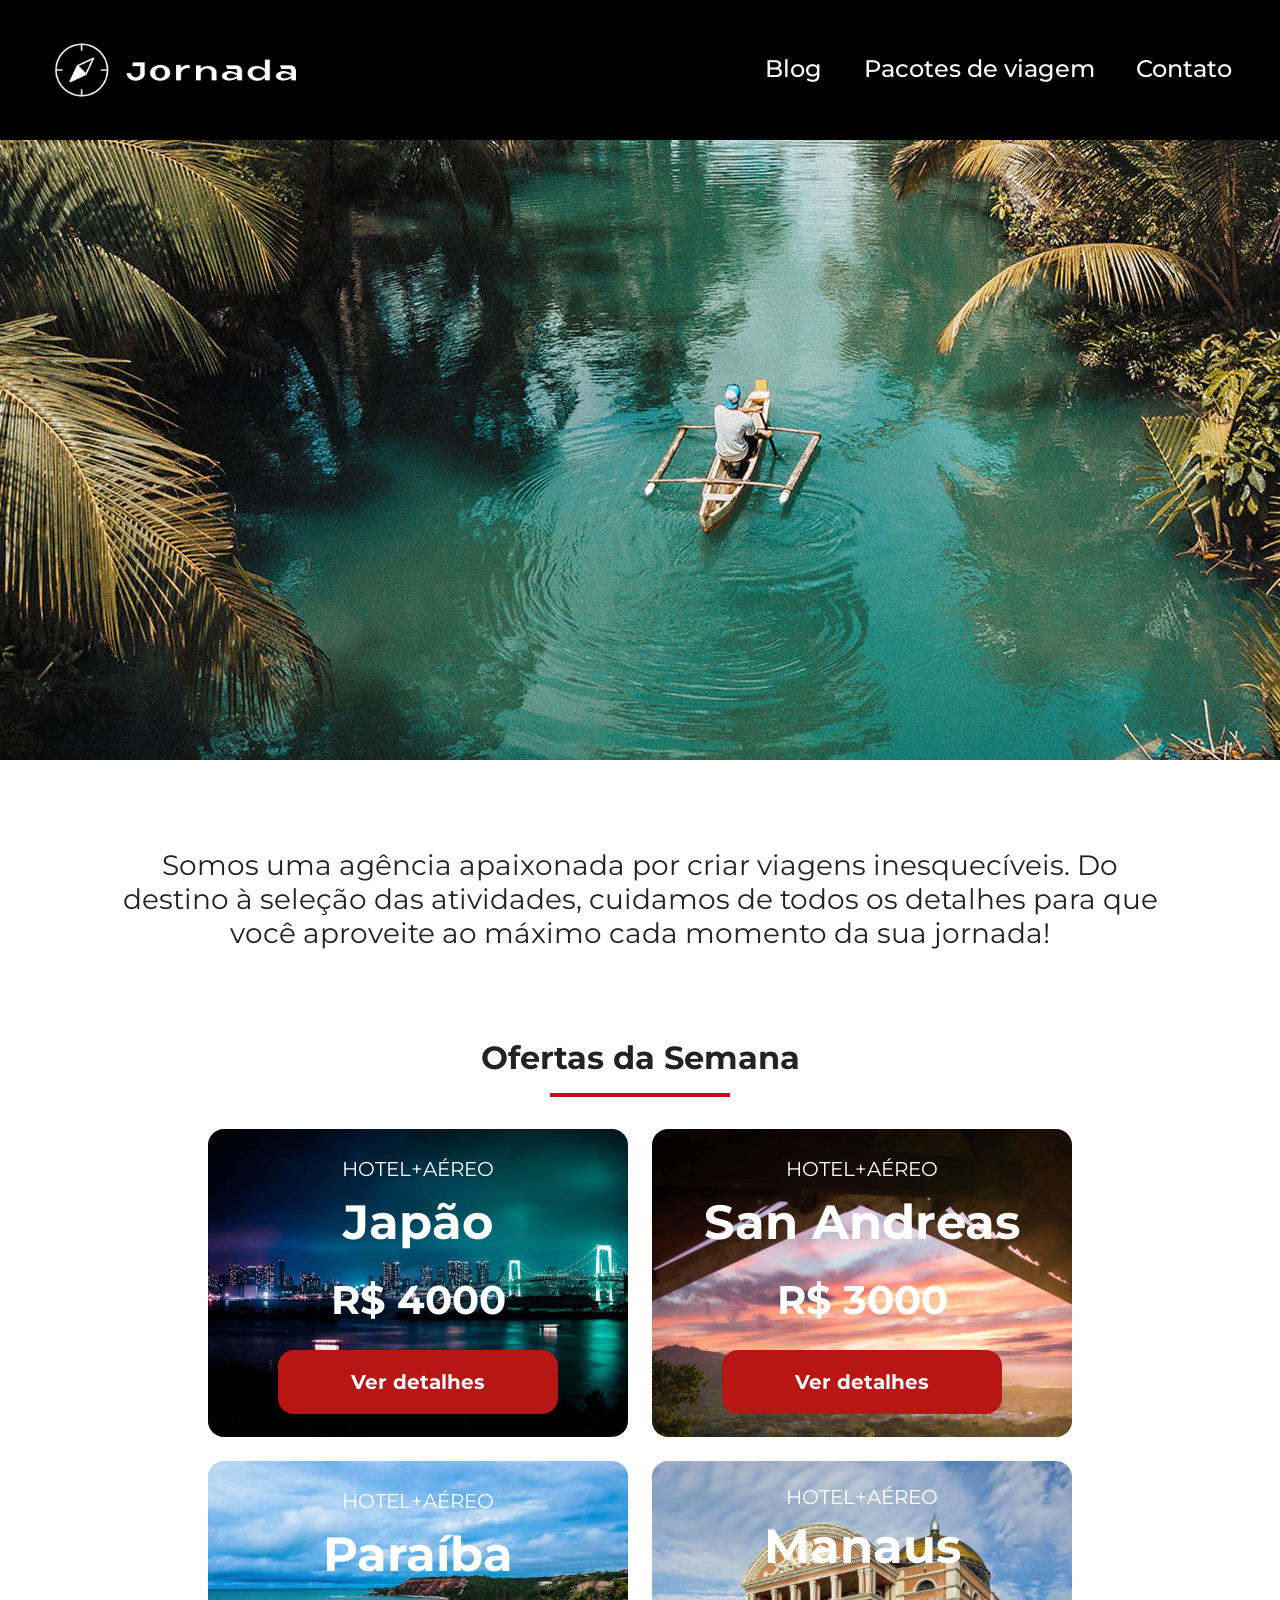
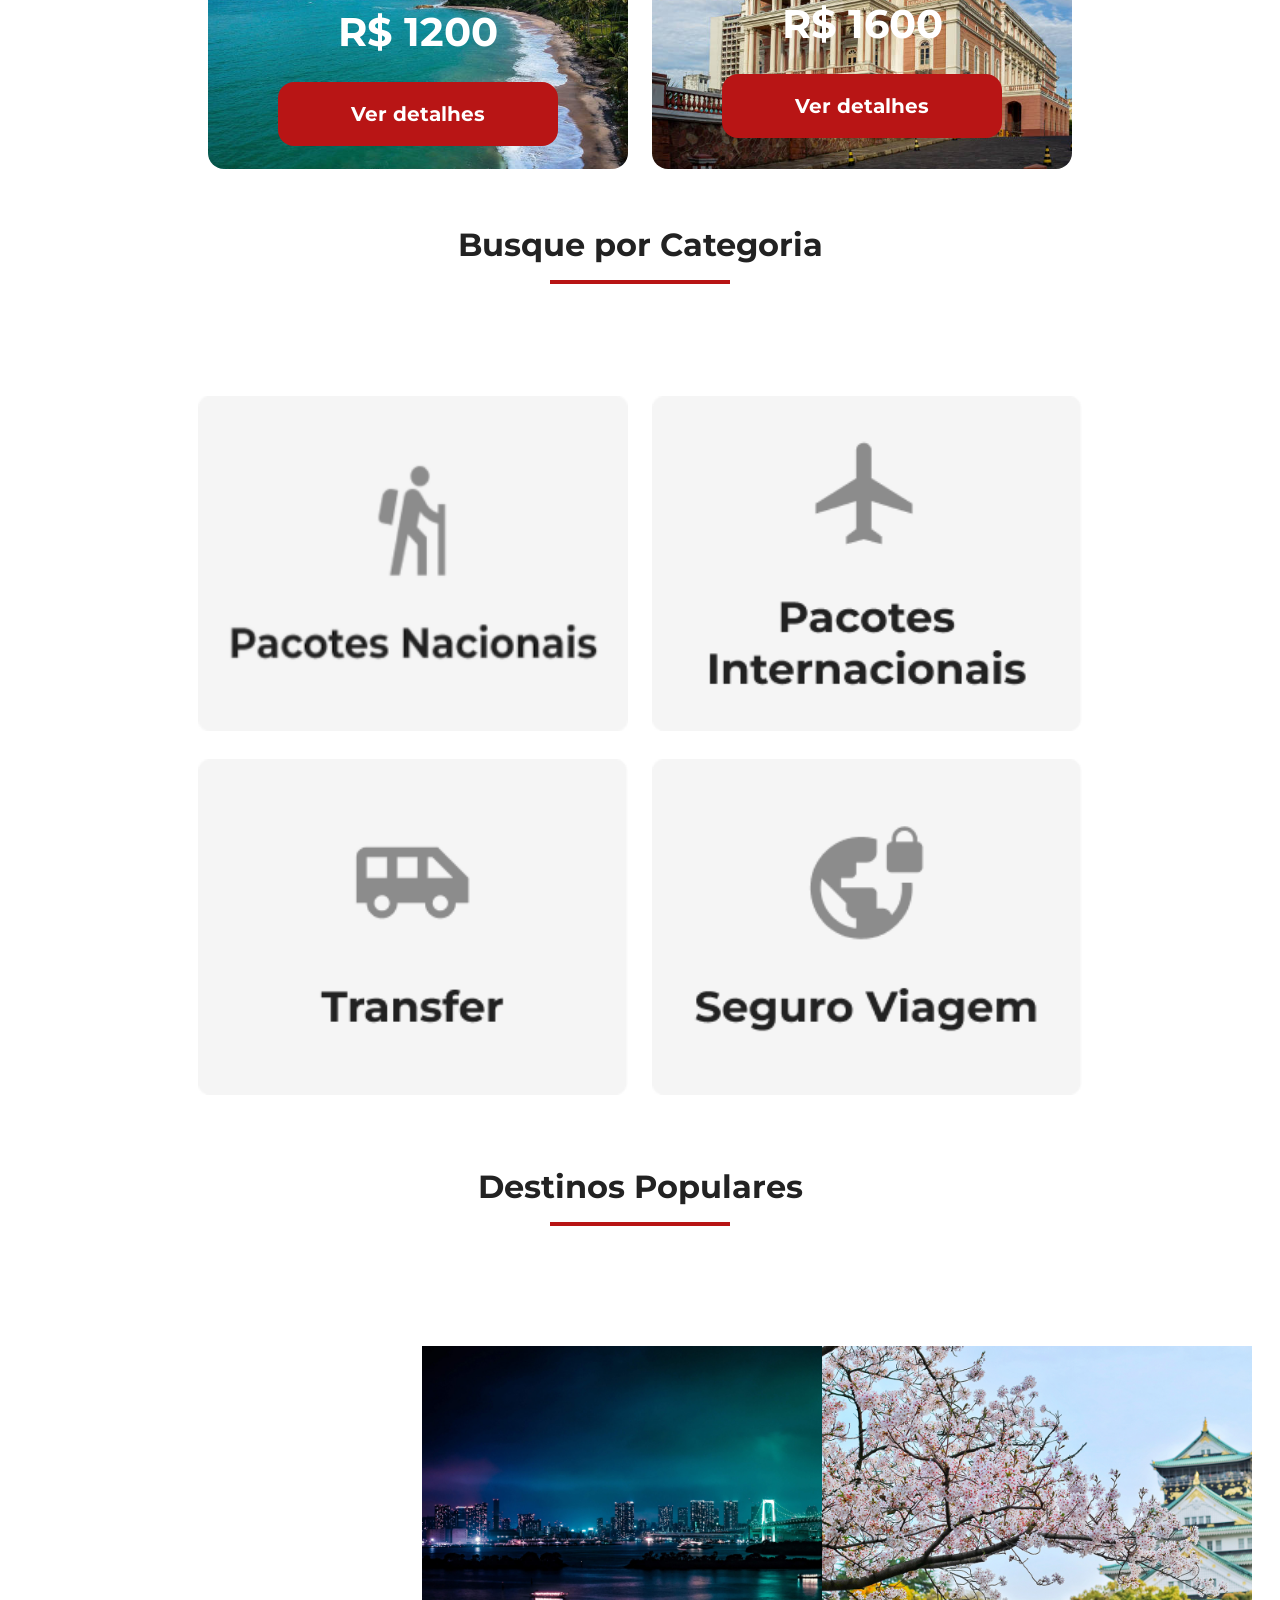
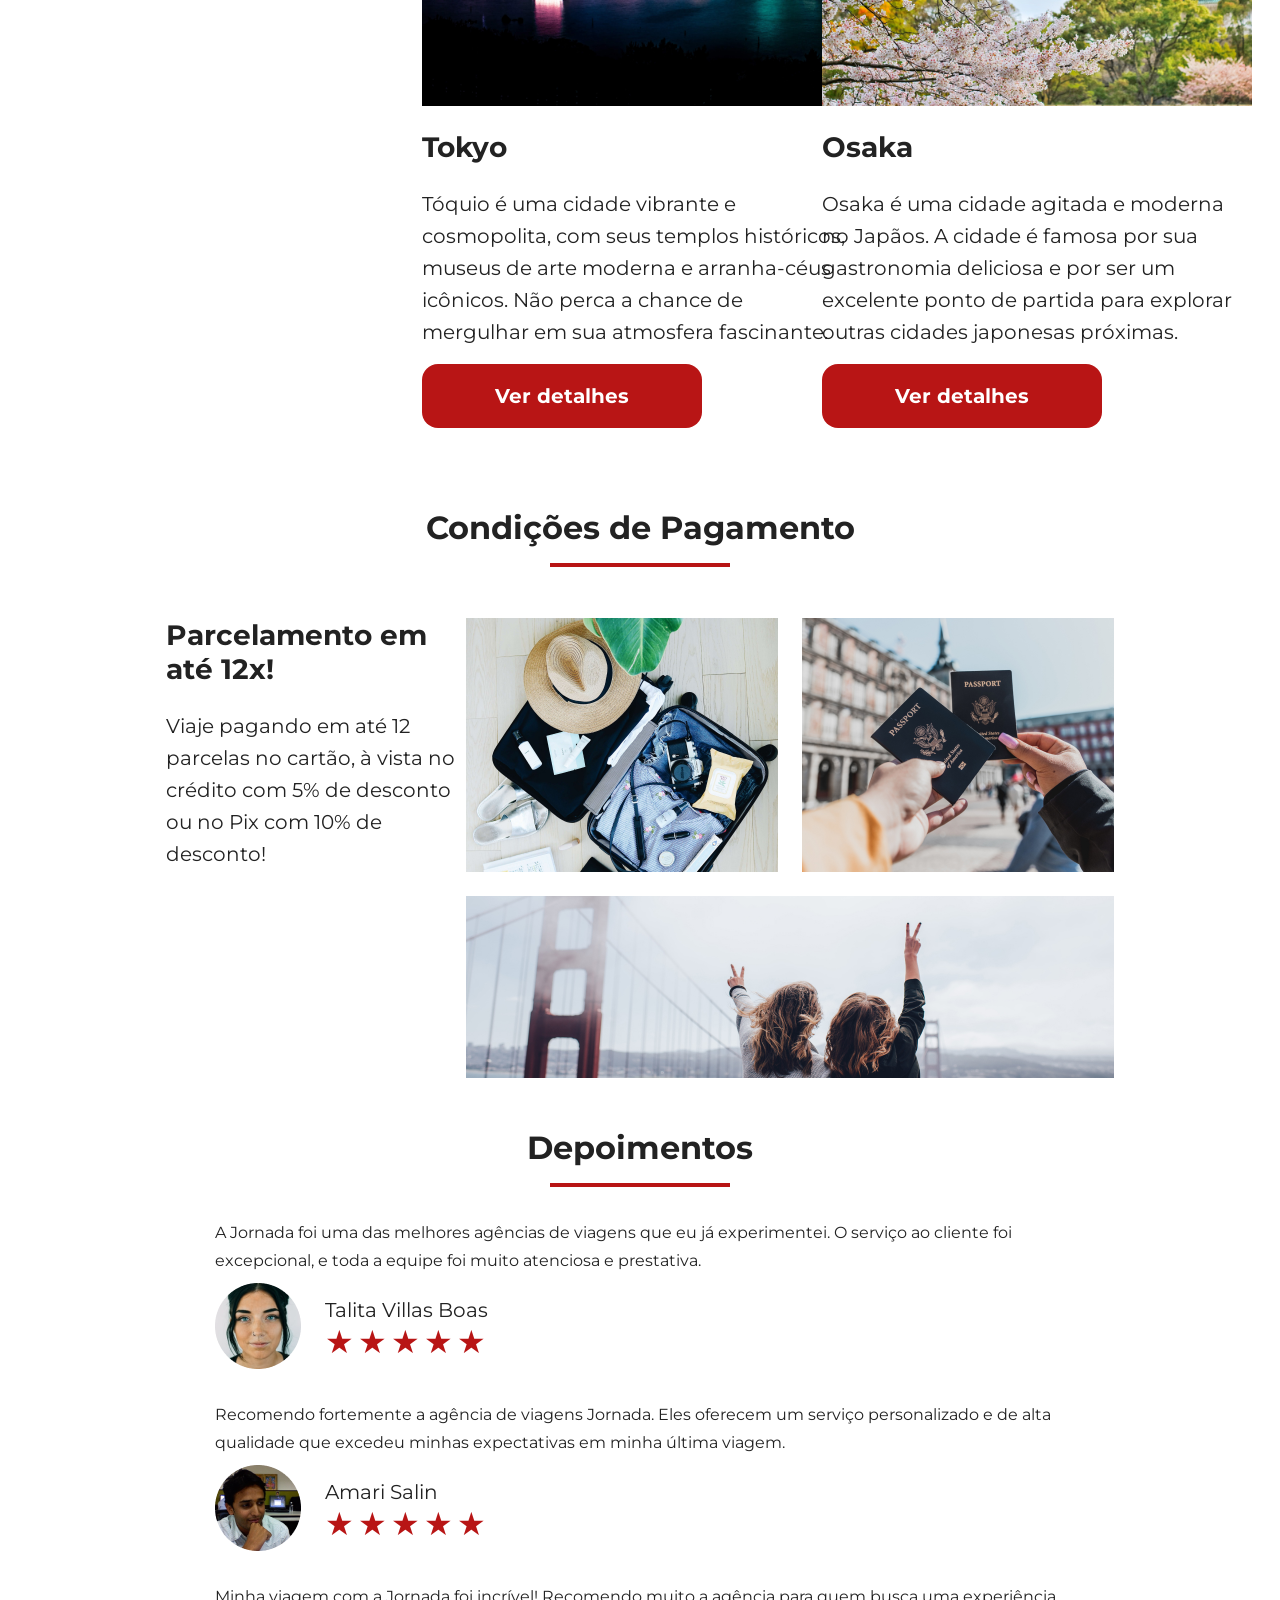
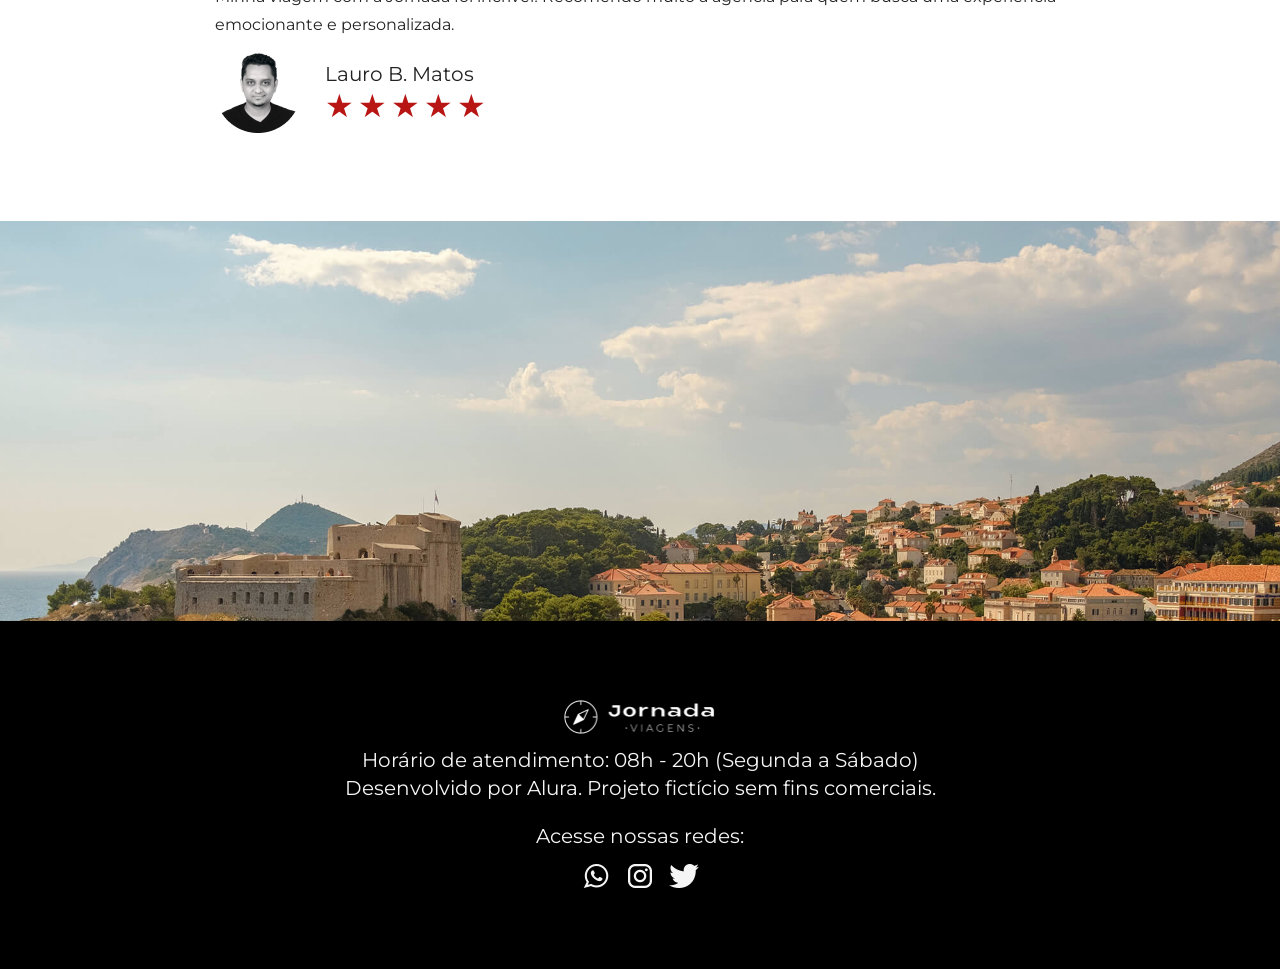
==== commit 02c2eeed: "Adicionando alguns ajustes ao projeto" ====
--- a/index.html
+++ b/index.html
@@ -130,7 +130,7 @@
     <section class="categories">
       <div class="section-title">
         <h2 class="content-title">Busque por Categoria</h2>
-        <hr />
+        <hr class="divisor" />
       </div>
       <div class="categories-cards">
         <div class="pacotes-nacionais">
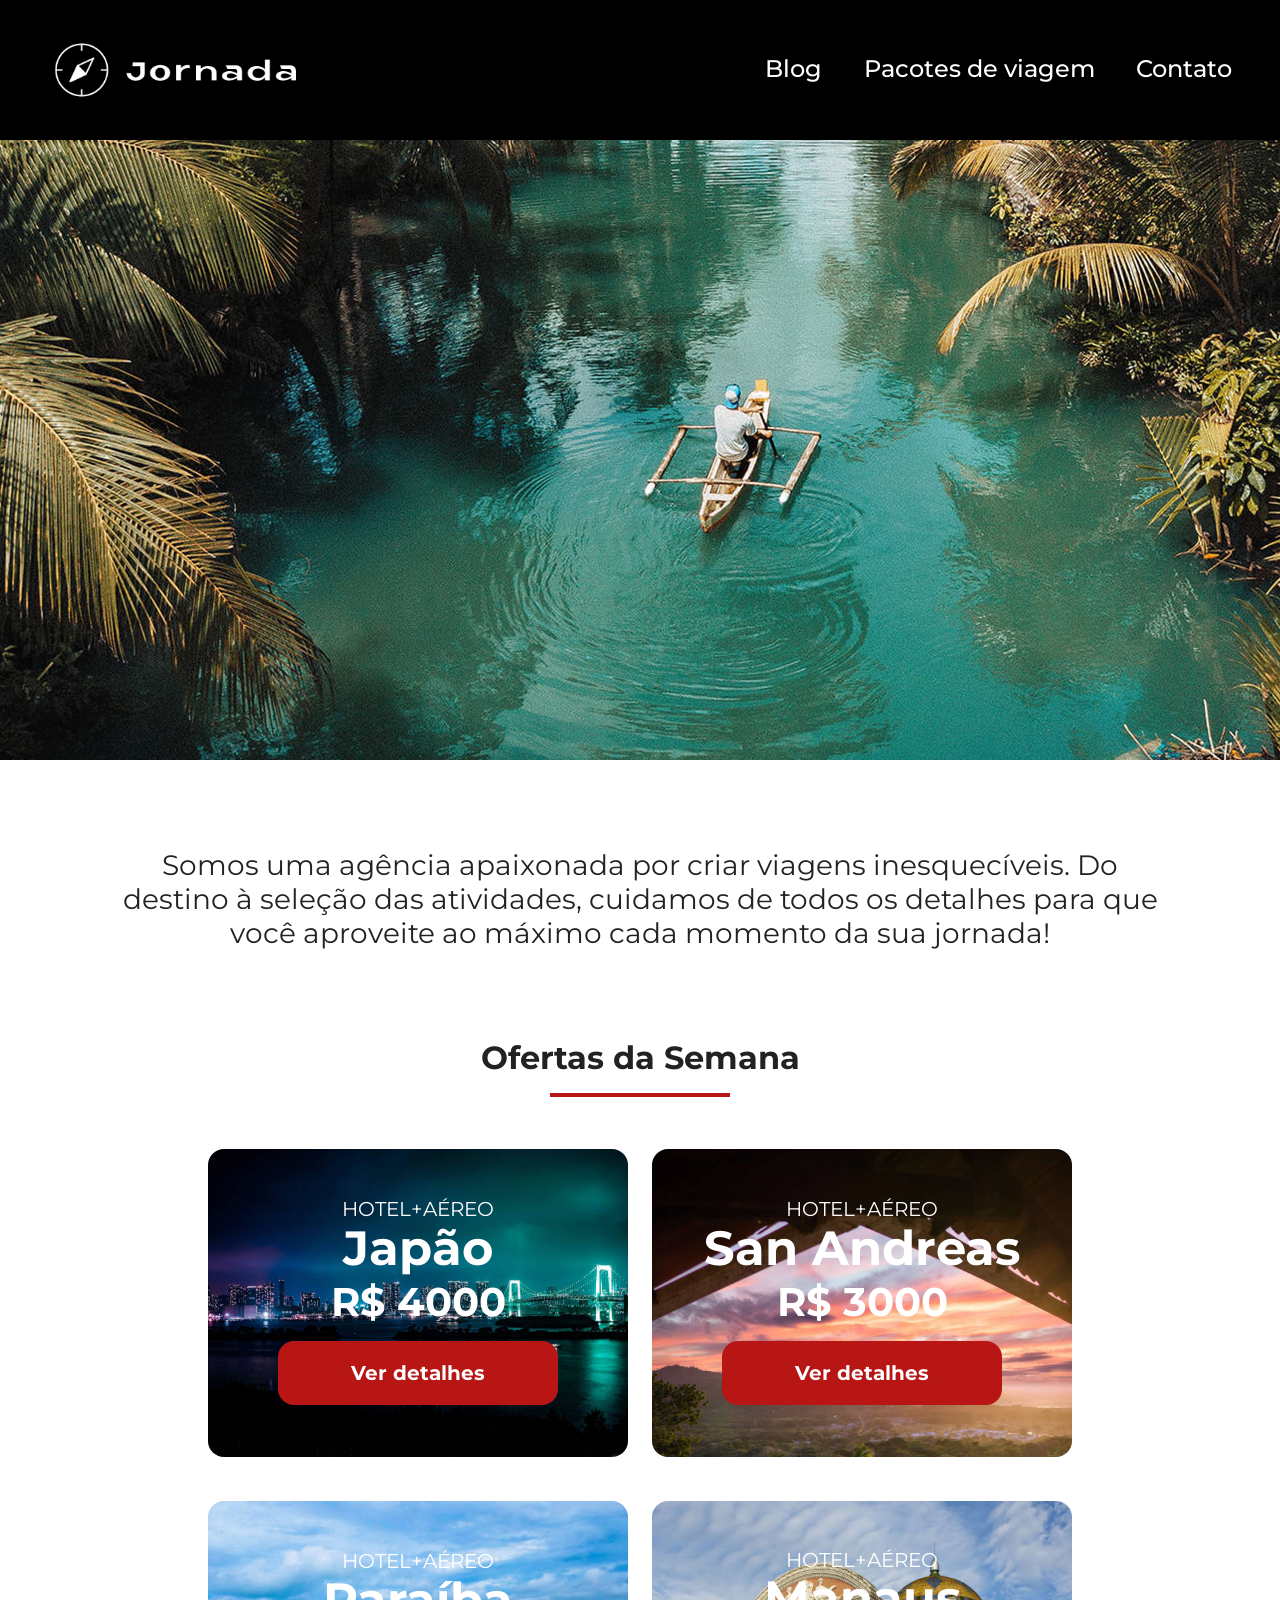
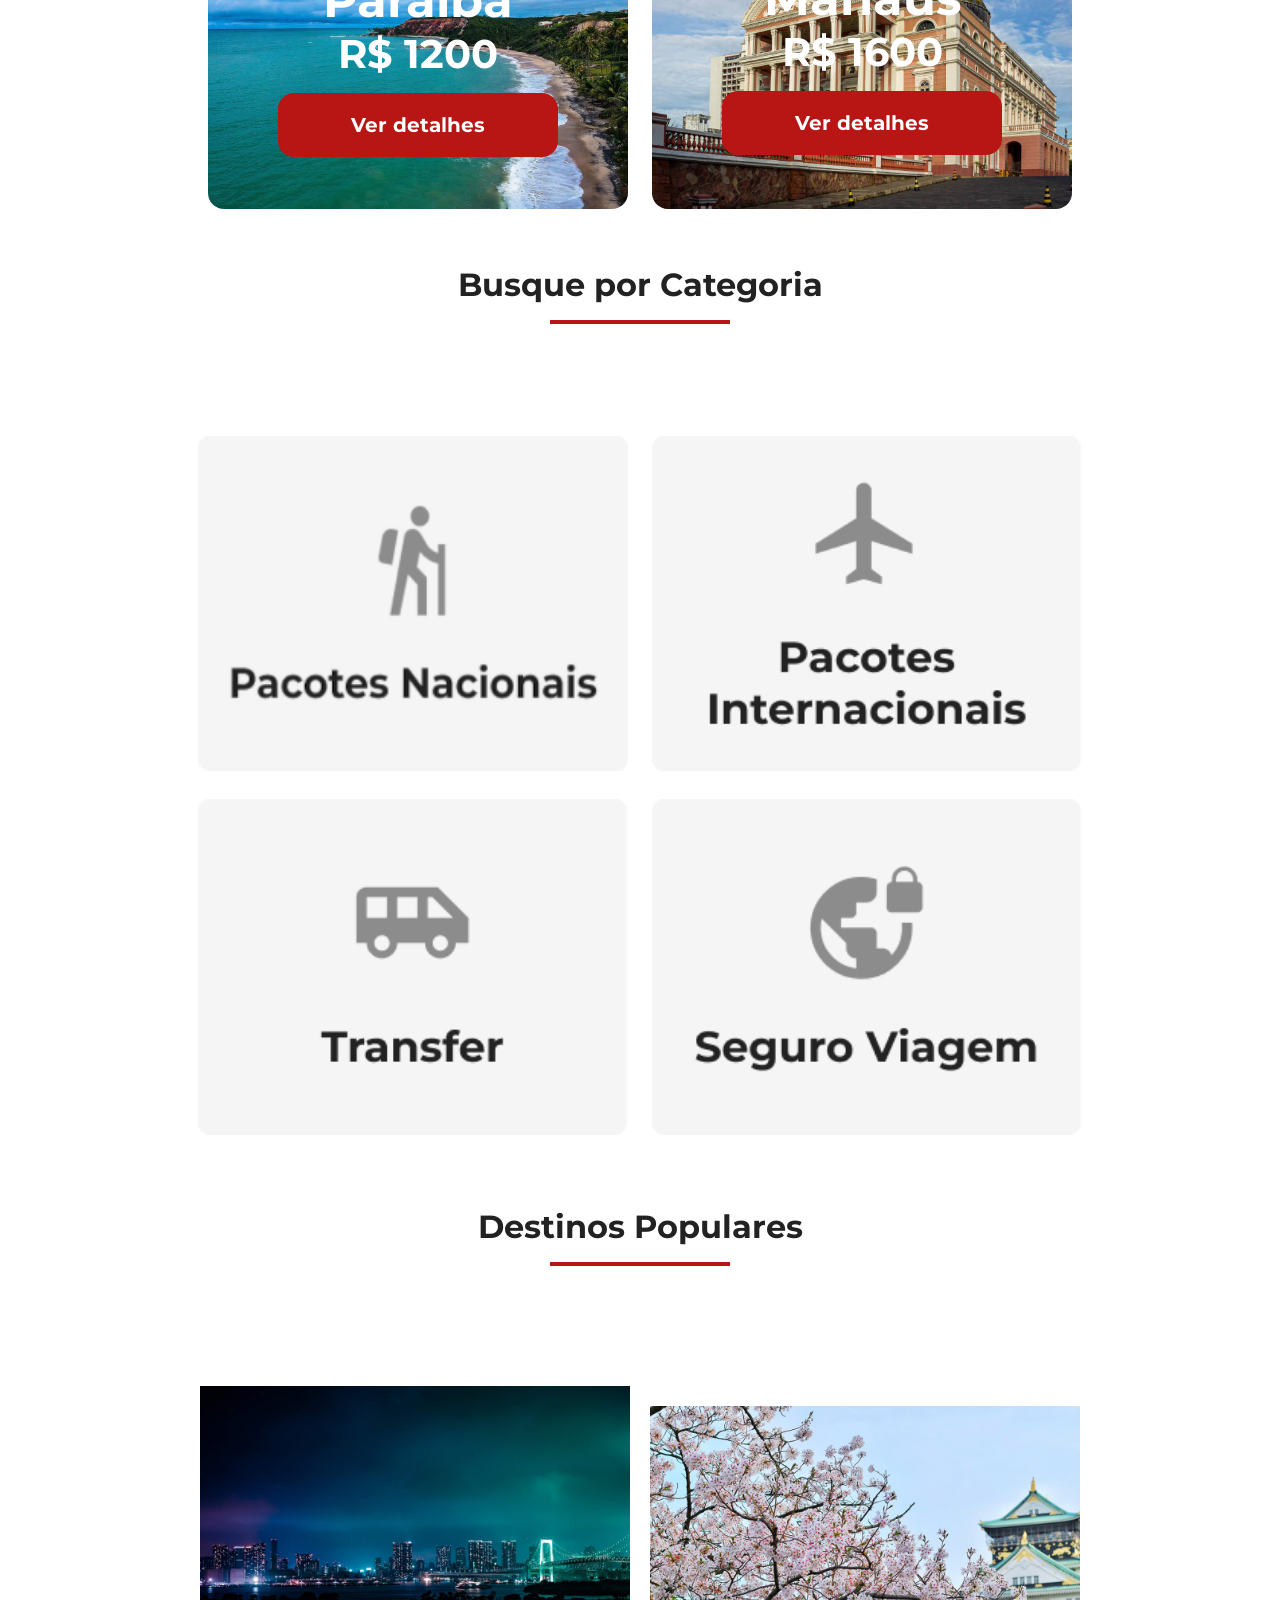
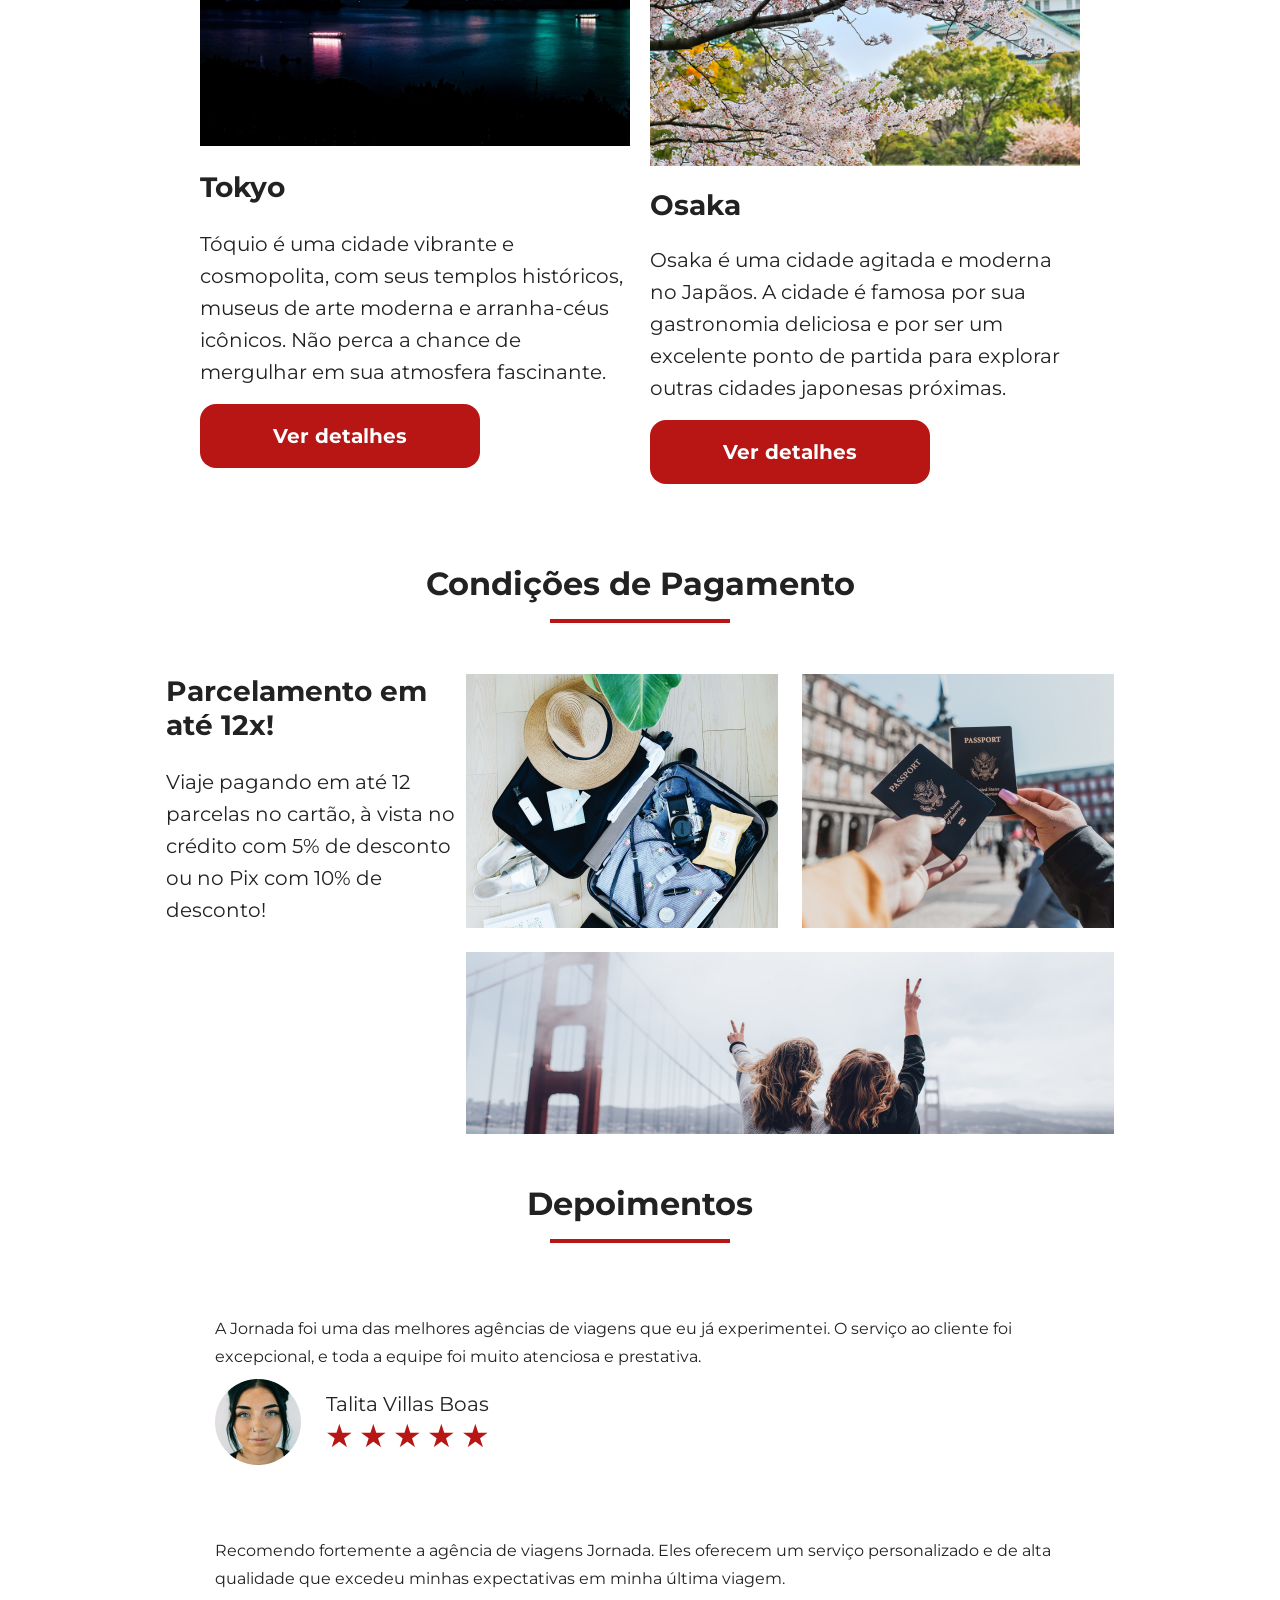
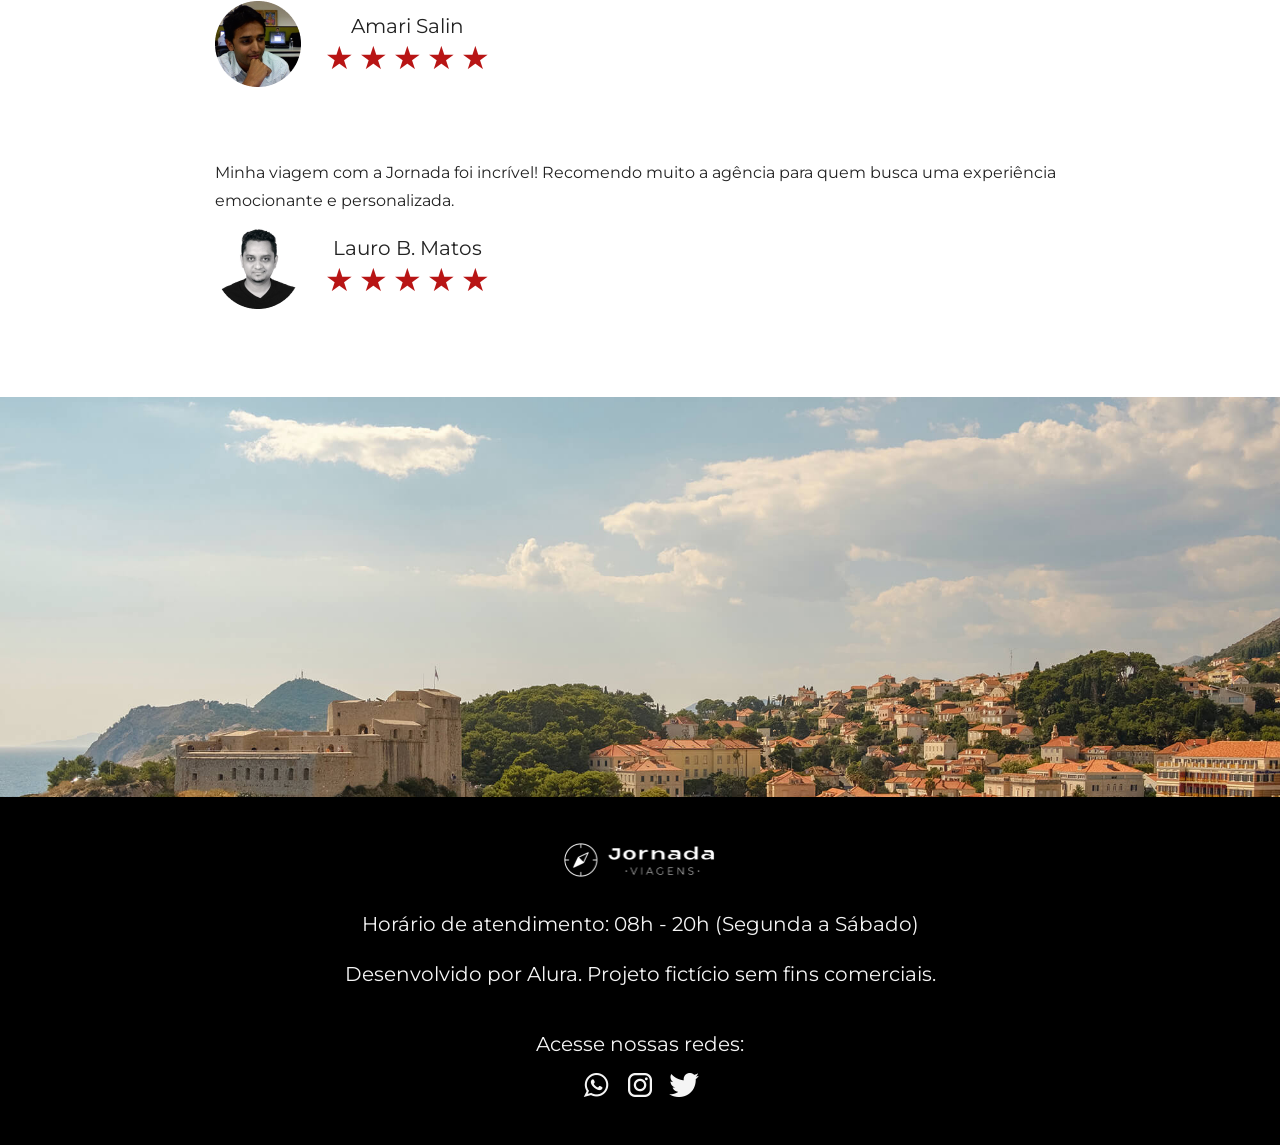
==== commit 6b5def98: "Adiconando layout da section alike-posts mobile" ====
--- a/index.html
+++ b/index.html
@@ -190,7 +190,7 @@
               >
             </footer>
           </artticle>
-          <artticle class="item">
+          <article class="item">
             <header>
               <div class="img-item img-osaka"></div>
               <h3 class="content-title">Osaka</h3>
@@ -209,7 +209,7 @@
                 >Ver detalhes</a
               >
             </footer>
-          </artticle>
+          </article>
         </div>
       </div>
     </section>
--- a/css/style.css
+++ b/css/style.css
@@ -9,3 +9,5 @@
 @import url(testimonials.css);
 @import url(footer.css);
 @import url(package.css);
+@import url(package-payment.css);
+@import url(alike-posts.css);
